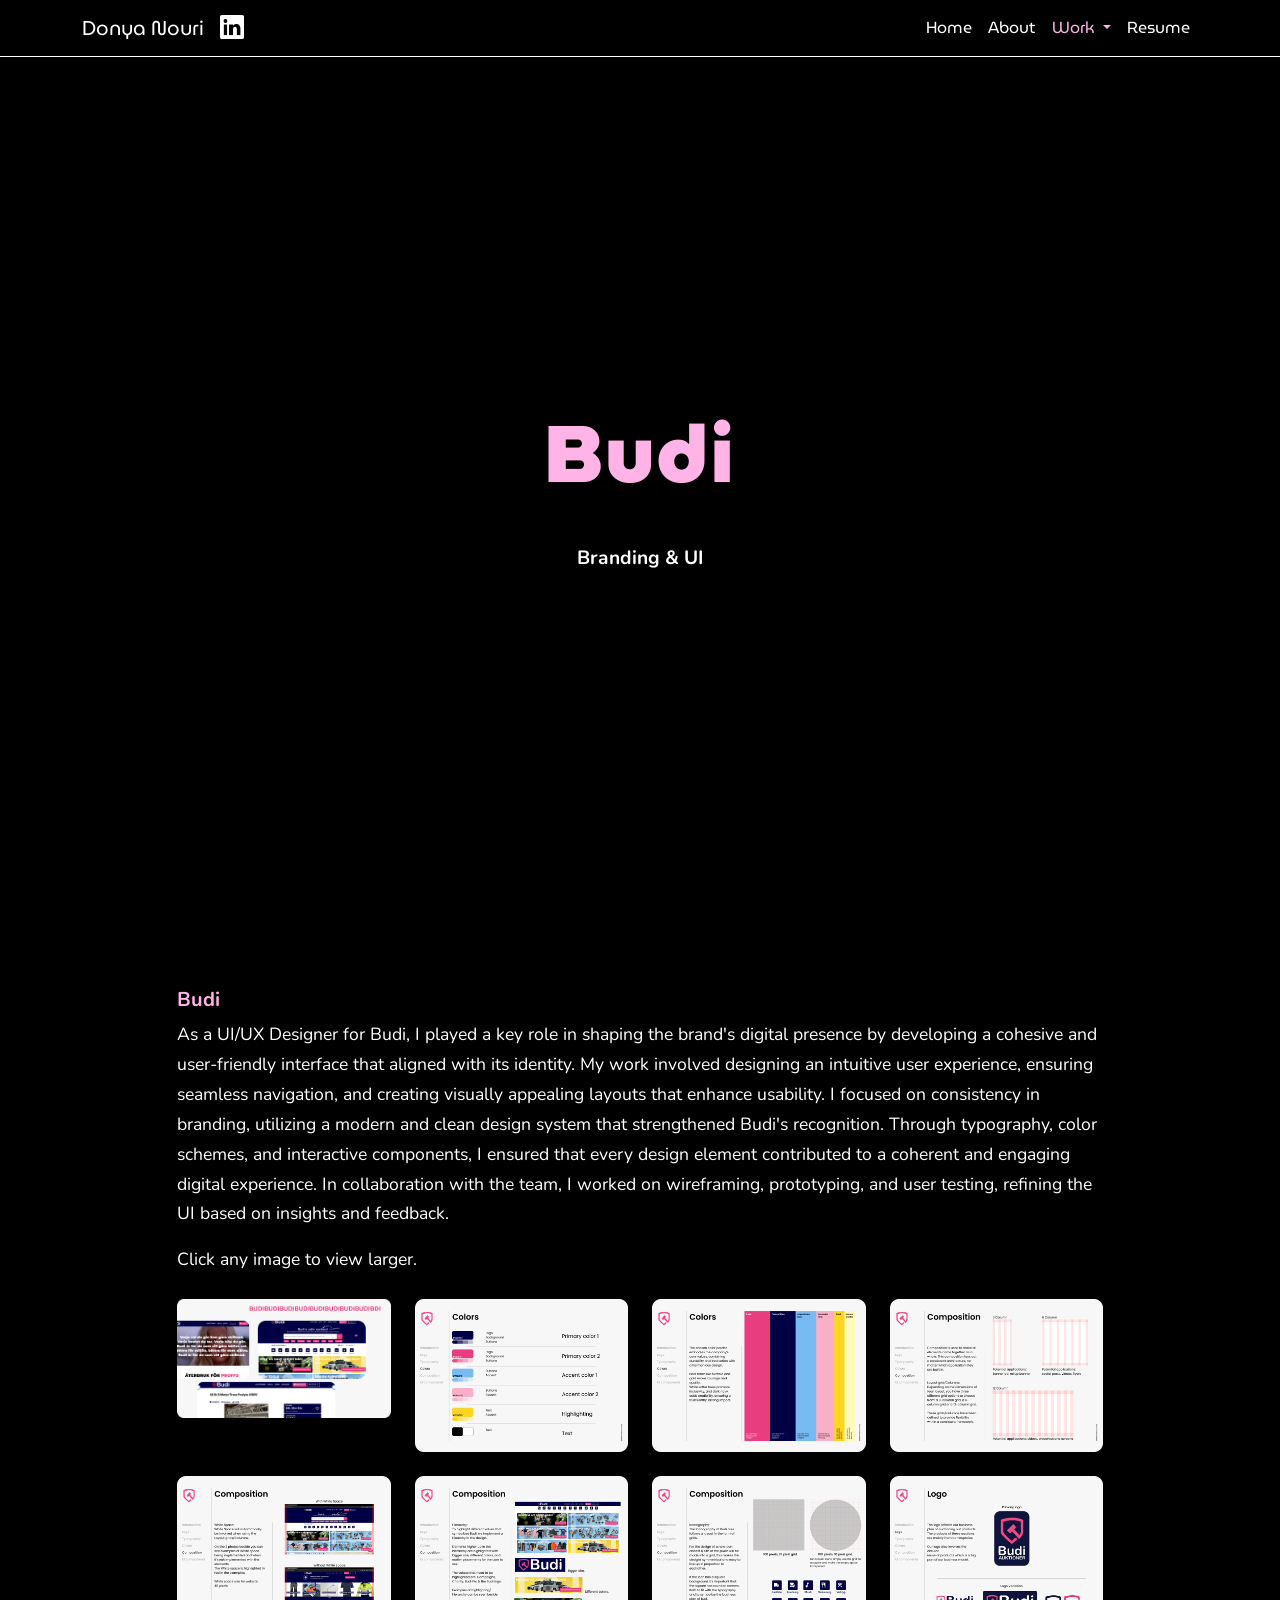
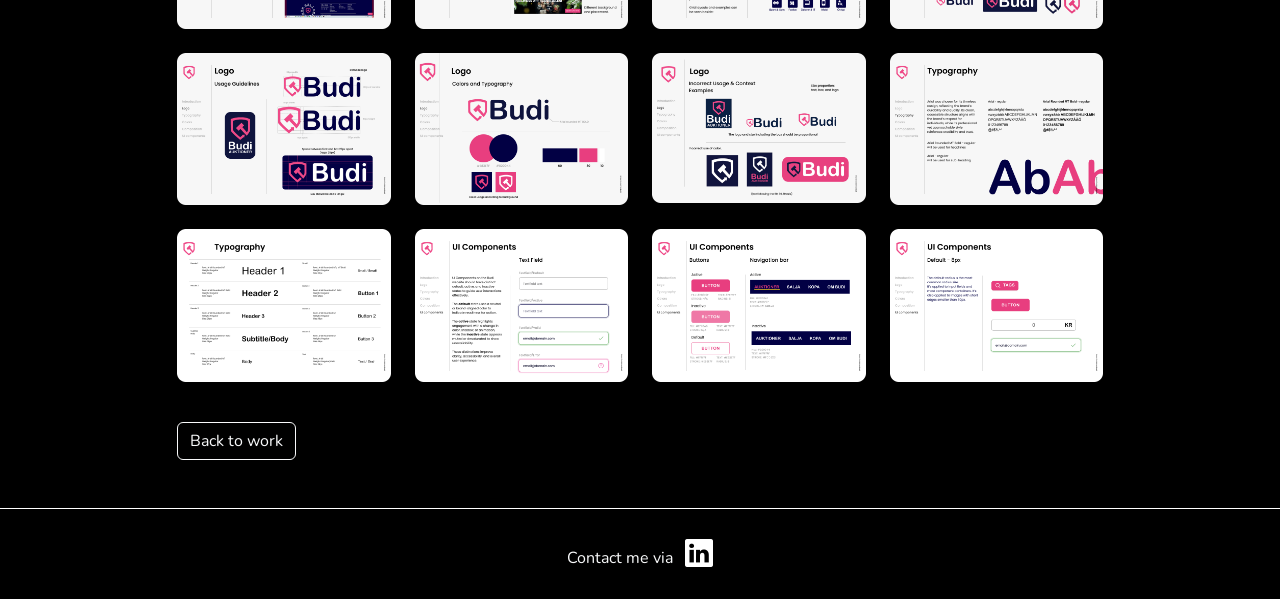
==== budi.html @ 4fe197fe "added pages for work projects" ====
<!DOCTYPE html>
<html lang="en">
  <head>
    <meta charset="utf-8" />
    <meta name="viewport" content="width=device-width,initial-scale=1" />
    <title>Budi — Donya Nouri</title>
    <link
      rel="stylesheet"
      href="https://cdn.jsdelivr.net/npm/bootstrap-icons@1.11.3/font/bootstrap-icons.min.css"
    />
    <link
      href="https://cdn.jsdelivr.net/npm/bootstrap@5.3.3/dist/css/bootstrap.min.css"
      rel="stylesheet"
    />
    <link rel="stylesheet" href="style.css" />
  </head>
  <body>
     <nav class="navbar navbar-expand-lg navbar-dark custom-navbar fixed-top">
    <div class="container d-flex align-items-center">
      <div class="d-flex align-items-center">
        <a class="navbar-brand mb-0 me-3 museo-font" href="index.html">Donya Nouri</a>
        <a href="https://www.linkedin.com/in/donya-nouri-3641202a6/" target="_blank" class="linkedin-icon"
          aria-label="LinkedIn">
          <i class="bi bi-linkedin fs-4"></i>
        </a>
      </div>
      <button class="navbar-toggler ms-auto" type="button" data-bs-toggle="collapse" data-bs-target="#navbarNav"
        aria-controls="navbarNav" aria-expanded="false" aria-label="Toggle navigation">
        <span class="navbar-toggler-icon"></span>
      </button>
      <div class="collapse navbar-collapse" id="navbarNav">
        <ul class="navbar-nav ms-auto">
          <li class="nav-item">
            <a class="nav-link museo-font" href="index.html">Home</a>
          </li>
          <li class="nav-item">
            <a class="nav-link museo-font" href="#about">About</a>
          </li>
          <li class="nav-item dropdown">
            <a class="nav-link dropdown-toggle museo-font"
               href="#work"
               id="workDropdown"
               role="button"
               aria-expanded="false"
               data-bs-toggle="dropdown">
              Work
            </a>
            <ul class="dropdown-menu dropdown-menu-end" aria-labelledby="workDropdown">
              <li><a class="dropdown-item" href="index.html#work">Work</a></li>
              <li><a class="dropdown-item" href="pinkie.html">Pinkie</a></li>
              <li><a class="dropdown-item" href="tobii.html">Tobii Dynavox</a></li>
              <li><a class="dropdown-item" href="temgroup.html">Tem Group</a></li>
              <li><a class="dropdown-item" href="petclinic.html">Pet Clinic</a></li>
              <li><a class="dropdown-item" href="nightlist.html">Nightlist</a></li>
              <li><a class="dropdown-item" href="budi.html">Budi</a></li>
              <li><a class="dropdown-item" href="lightstep.html">Maria Ungdom / Lightstep</a></li>
              <li><a class="dropdown-item" href="pharmacy.html">Dr. Mahmoodinejad's Pharmacy</a></li>
              <li><a class="dropdown-item" href="mehrarad.html">Mehr Arad Urum Rashin</a></li>
            </ul>
          </li>
          <li class="nav-item">
            <a class="nav-link museo-font" href="Images/Donya_Nouri_Resume.pdf" download>Resume</a>
          </li>
        </ul>
      </div>
    </div>
  </nav>
    <header class="custom-header text-center py-5">
      <div class="container">
        <h1 class="main-title mb-3">Budi</h1>
        <p class="subtitle mb-0">Branding & UI</p>
      </div>
    </header>

    <main class="container my-5">
      <div class="row justify-content-center">
        <div class="col-12 col-md-10">
          <h3 class="h5 fw-bold">Budi </h3>
          <p>
            As a UI/UX Designer for Budi, I played a key role in shaping the
            brand's digital presence by developing a cohesive and user-friendly
            interface that aligned with its identity. My work involved designing
            an intuitive user experience, ensuring seamless navigation, and
            creating visually appealing layouts that enhance usability. I
            focused on consistency in branding, utilizing a modern and clean
            design system that strengthened Budi's recognition. Through
            typography, color schemes, and interactive components, I ensured
            that every design element contributed to a coherent and engaging
            digital experience. In collaboration with the team, I worked on
            wireframing, prototyping, and user testing, refining the UI based on
            insights and feedback.
          </p>
          <p>Click any image to view larger.</p>

          <div class="row mt-4">
            <div class="col-12 col-md-3 mb-4">
              <img
                src="Images/Budi/BUDI@2x.png"
                alt="BUDI artwork"
                class="img-fluid project-image"
                data-full="Images/Budi/BUDI@2x.png"
                tabindex="0"
                style="cursor: pointer"
              />
            </div>
            <div class="col-12 col-md-3 mb-4">
              <img
                src="Images/Budi/Color@2x.png"
                alt="Color palette"
                class="img-fluid project-image"
                data-full="Images/Budi/Color@2x.png"
                tabindex="0"
                style="cursor: pointer"
              />
            </div>
            <div class="col-12 col-md-3 mb-4">
              <img
                src="Images/Budi/Color@2x-1.png"
                alt="Secondary color palette"
                class="img-fluid project-image"
                data-full="Images/Budi/Color@2x-1.png"
                tabindex="0"
                style="cursor: pointer"
              />
            </div>
            <div class="col-12 col-md-3 mb-4">
              <img
                src="Images/Budi/Composition@2x.png"
                alt="Composition sample"
                class="img-fluid project-image"
                data-full="Images/Budi/Composition@2x.png"
                tabindex="0"
                style="cursor: pointer"
              />
            </div>

            <div class="col-12 col-md-3 mb-4">
              <img
                src="Images/Budi/Composition%20(2)@2x.png"
                alt="Composition 2"
                class="img-fluid project-image"
                data-full="Images/Budi/Composition%20(2)@2x.png"
                tabindex="0"
                style="cursor: pointer"
              />
            </div>
            <div class="col-12 col-md-3 mb-4">
              <img
                src="Images/Budi/Composition%20(3)@2x.png"
                alt="Composition 3"
                class="img-fluid project-image"
                data-full="Images/Budi/Composition%20(3)@2x.png"
                tabindex="0"
                style="cursor: pointer"
              />
            </div>
            <div class="col-12 col-md-3 mb-4">
              <img
                src="Images/Budi/Composition%20(4)@2x.png"
                alt="Composition 4"
                class="img-fluid project-image"
                data-full="Images/Budi/Composition%20(4)@2x.png"
                tabindex="0"
                style="cursor: pointer"
              />
            </div>
            <div class="col-12 col-md-3 mb-4">
              <img
                src="Images/Budi/Logo%201@2x.png"
                alt="Logo 1"
                class="img-fluid project-image"
                data-full="Images/Budi/Logo%201@2x.png"
                tabindex="0"
                style="cursor: pointer"
              />
            </div>

            <div class="col-12 col-md-3 mb-4">
              <img
                src="Images/Budi/Logo%202@2x.png"
                alt="Logo 2"
                class="img-fluid project-image"
                data-full="Images/Budi/Logo%202@2x.png"
                tabindex="0"
                style="cursor: pointer"
              />
            </div>
            <div class="col-12 col-md-3 mb-4">
              <img
                src="Images/Budi/Logo%203@2x.png"
                alt="Logo 3"
                class="img-fluid project-image"
                data-full="Images/Budi/Logo%203@2x.png"
                tabindex="0"
                style="cursor: pointer"
              />
            </div>
            <div class="col-12 col-md-3 mb-4">
              <img
                src="Images/Budi/Logo%204@2x.png"
                alt="Logo 4"
                class="img-fluid project-image"
                data-full="Images/Budi/Logo%204@2x.png"
                tabindex="0"
                style="cursor: pointer"
              />
            </div>
            <div class="col-12 col-md-3 mb-4">
              <img
                src="Images/Budi/Typography%201@2x.png"
                alt="Typography 1"
                class="img-fluid project-image"
                data-full="Images/Budi/Typography%201@2x.png"
                tabindex="0"
                style="cursor: pointer"
              />
            </div>

            <div class="col-12 col-md-3 mb-4">
              <img
                src="Images/Budi/Typography2@2x.png"
                alt="Typography 2"
                class="img-fluid project-image"
                data-full="Images/Budi/Typography2@2x.png"
                tabindex="0"
                style="cursor: pointer"
              />
            </div>
            <div class="col-12 col-md-3 mb-4">
              <img
                src="Images/Budi/UI%20Components%201@2x.png"
                alt="UI Components 1"
                class="img-fluid project-image"
                data-full="Images/Budi/UI%20Components%201@2x.png"
                tabindex="0"
                style="cursor: pointer"
              />
            </div>
            <div class="col-12 col-md-3 mb-4">
              <img
                src="Images/Budi/UI%20Components%202@2x.png"
                alt="UI Components 2"
                class="img-fluid project-image"
                data-full="Images/Budi/UI%20Components%202@2x.png"
                tabindex="0"
                style="cursor: pointer"
              />
            </div>
            <div class="col-12 col-md-3 mb-4">
              <img
                src="Images/Budi/UI%20Components%203@2x.png"
                alt="UI Components 3"
                class="img-fluid project-image"
                data-full="Images/Budi/UI%20Components%203@2x.png"
                tabindex="0"
                style="cursor: pointer"
              />
            </div>
          </div>

          <a class="btn btn-outline-light mt-3" href="index.html#work"
            >Back to work</a
          >
        </div>
      </div>
    </main>

    <!-- Modal used for project images -->
    <div
      class="modal fade"
      id="projectImgModal"
      tabindex="-1"
      aria-hidden="true"
    >
      <div class="modal-dialog modal-dialog-centered modal-lg">
        <div class="modal-content bg-dark">
          <div class="modal-header border-0">
            <h5
              class="modal-title text-pink"
              id="projectModalTitle"
              style="color: #ffb3e6"
            ></h5>
            <button
              type="button"
              class="btn-close btn-close-white"
              data-bs-dismiss="modal"
              aria-label="Close"
            ></button>
          </div>
          <div class="modal-body text-center">
            <img
              id="projectModalImg"
              src=""
              alt=""
              class="img-fluid"
              style="max-height: 80vh; margin: 0 auto"
            />
          </div>
        </div>
      </div>
    </div>

    <footer class="text-center py-4 mt-5">
      <div class="container">
        <span class="text-light me-2">Contact me via</span>
        <a
          href="https://www.linkedin.com/in/donya-nouri-3641202a6/"
          target="_blank"
          class="linkedin-icon"
          aria-label="LinkedIn"
        >
          <i class="bi bi-linkedin fs-3" style="color: #fff"></i>
        </a>
      </div>
    </footer>

    <script src="https://cdn.jsdelivr.net/npm/bootstrap@5.3.3/dist/js/bootstrap.bundle.min.js"></script>
    <script src="script.js"></script>
  </body>
</html>
---- style.css ----
/* Compact, refactored stylesheet */

@import url("https://fonts.googleapis.com/css2?family=MuseoModerno:ital,wght@0,100..900;1,100..900&family=Nunito:ital,wght@0,200..1000;1,200..1000&display=swap");

:root{
  --pink:#ffb3e6;
  --black:#000;
  --white:#fff;
  --muted:#f4fffa;
  --radius:6px;
  --gap:.45rem;
}

*{box-sizing:border-box;margin:0;padding:0}
html,body{height:100%}
body{
  padding-top:40px;
  background:var(--black);
  color:var(--white);
  font-family:"Nunito",sans-serif;
  scroll-behavior:smooth;
  scroll-snap-type:y mandatory;
  overflow-y:scroll;
}

h3.h5.fw-bold {
    color: var(--pink);
}

/* Navbar */
.custom-navbar{
  background:var(--black) !important;
  border-bottom:1px solid var(--white);
  font-family:"MuseoModerno",sans-serif;
}
.custom-navbar .nav-link{color:var(--white) !important;transition:color .15s}
.custom-navbar .nav-link:hover,
.custom-navbar .nav-link:focus,
.custom-navbar .nav-link.active{color:var(--pink) !important}

/* Header / titles */
.museo-font{font-family:"MuseoModerno",sans-serif !important}
.custom-header{background:var(--black);padding:100px 0 80px}
.main-title{font-family:"MuseoModerno",sans-serif;font-weight:900;font-size:5rem;color:var(--pink);letter-spacing:.03em}
.subtitle{font-weight:700;color:var(--white);margin-top:1.5rem;font-size:1.2rem}

/* Generic text */
p{color:var(--white);font-size:1.1rem;line-height:1.7}

/* Work section */
.work-title{font-family:"MuseoModerno",sans-serif;font-weight:900;font-size:3.5rem;color:var(--pink);letter-spacing:.03em;display:inline-block}

/* Work list — compact */
.work-list{list-style:none;padding:0;margin:0}
.work-list li{
  background:var(--muted);
  color:var(--black);
  font-weight:700;
  padding:6px 16px;
  border-radius:var(--radius);
  border:1px solid transparent;
  margin-bottom:var(--gap);
  transition:background .15s,color .15s,border-color .15s;
}
.work-list li a{display:block;color:inherit;text-decoration:none}
.work-list li:hover,
.work-list li:focus-within{
  background:var(--black);
  border-color:var(--white);
}
.work-list li:hover a,
.work-list li:focus-within a{color:var(--pink) !important}

/* Modal image / dark modal styling (applies to .modal-content.bg-dark used in pages) */
.modal-content.bg-dark{background:var(--black);border:none}
.modal-content.bg-dark .modal-header{border:0}
.modal-content.bg-dark .modal-title{color:var(--pink)}
.modal-content.bg-dark .btn-close{filter:invert(1)}
.modal-content.bg-dark .modal-body{display:flex;align-items:center;justify-content:center;padding:1rem}
.modal-content.bg-dark .modal-body img{
  max-height:80vh;width:auto;max-width:100%;display:block;margin:0 auto;
  object-fit:contain;
}
.modal-content.bg-dark a,
.modal-content.bg-dark p{color:var(--white)}

/* Accordion (kept minimal) */
.accordion-item{background:var(--black);border:none;margin-bottom:.5rem}
.accordion-button{background:var(--white);color:#222;font-family:"MuseoModerno",sans-serif;font-weight:700}
.accordion-button:focus{box-shadow:none}

/* Footer / contact */
footer{border-top:1px solid var(--white)}
.linkedin-icon .bi-linkedin{color:var(--white);transition:color .15s}
.linkedin-icon:hover .bi-linkedin,
.linkedin-icon:focus .bi-linkedin{color:var(--pink)}

/* Helpers */
:target{scroll-margin-top:70px}

/* Layout helpers used by header/sections for snap alignment */
header.custom-header, section#about, section#work{min-height:100vh;display:flex;align-items:center}
header.custom-header .container, section#about > .row, section#work > .row{flex:1;display:flex;flex-direction:column;justify-content:center}

/* small tweaks */
.work-list a{padding:6px 8px;border-radius:6px;transition:background .15s,color .15s,border-color .15s}


.contact-section {
  min-height: 100vh;
  overflow: hidden;
  scroll-snap-align: start;
  position: relative;
}

.contact-bg-img {
  object-fit: cover;
  object-position: top center;
  position: absolute;
  top: 0;
  left: 0;
  width: 100vw;
  height: 100vh;
  filter: grayscale(1);
  z-index: 1;
}

.contact-overlay {
  background: rgba(0, 0, 0, 0.45);
  position: absolute;
  top: 0;
  left: 0;
  width: 100vw;
  height: 100vh;
  z-index: 2;
}

.contact-content {
  z-index: 3;
  position: relative;
  display: flex;
  align-items: center;
  /* Center vertically */
  justify-content: center;
  /* Center horizontally */
  height: 100vh;
  padding-bottom: 0;
  /* Remove bottom padding for perfect centering */
}

.contact-email {
  font-family: "MuseoModerno", sans-serif;
  font-size: 2rem;
  color: #ffb3e6;
  text-decoration: none;
  background: transparent;
  border: none;
  outline: none;
  transition: color 0.2s;
}

.contact-email:hover,
.contact-email:focus {
  color: #fff;
}

.btn:hover {
    color: var(--pink);
    background-color: var(--black);
    border-color: var(--bs-btn-hover-border-color);
}

.dropdown-item:focus, .dropdown-item:hover {
    color: var(--pink);
    background-color: var(--black);
}
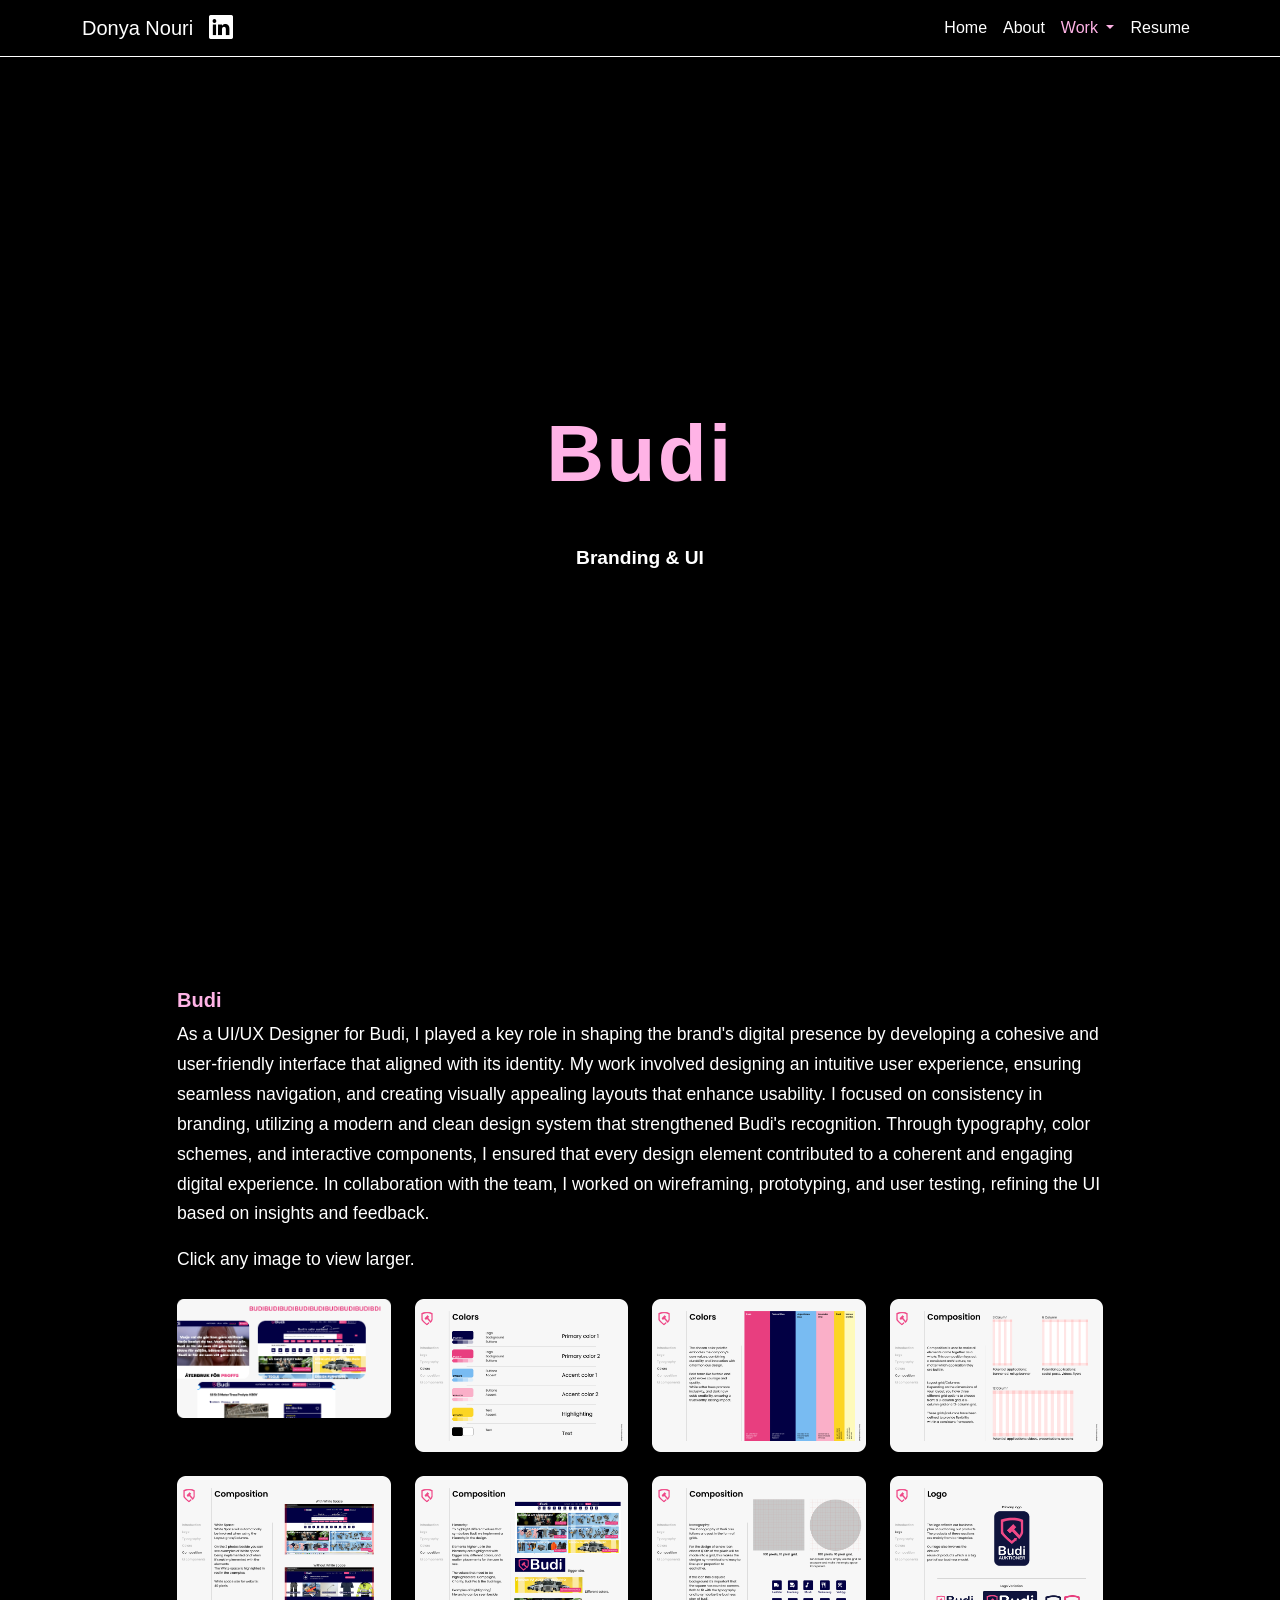
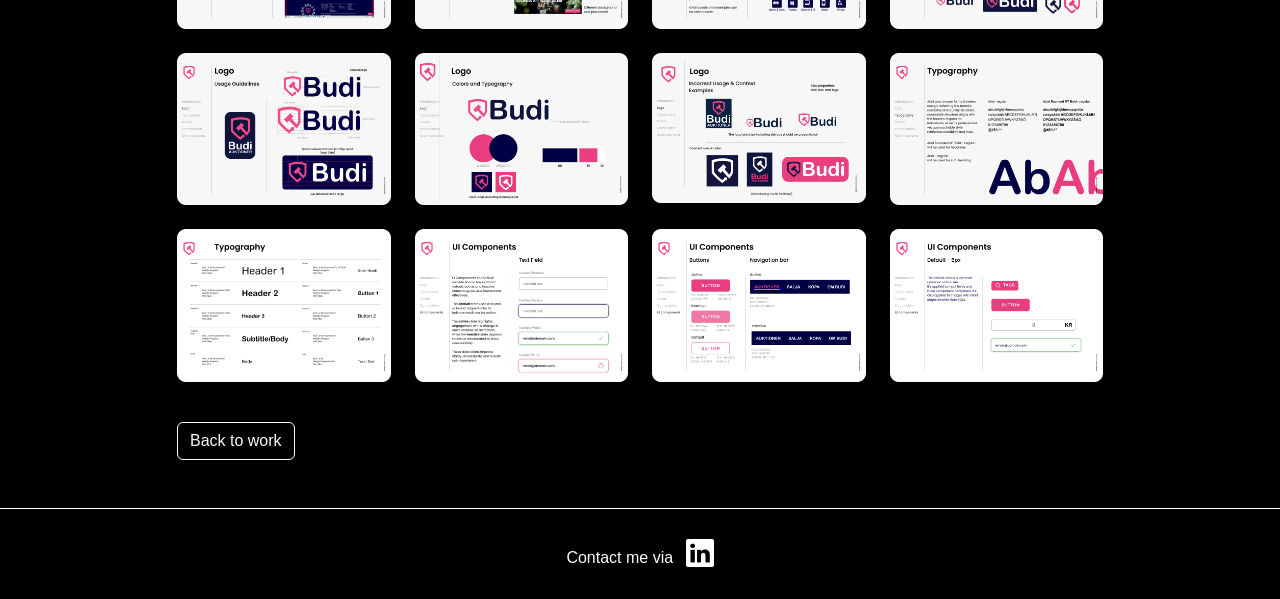
==== commit e679b806: "some more changes" ====
--- a/budi.html
+++ b/budi.html
@@ -65,14 +65,15 @@
       </div>
     </div>
   </nav>
-    <header class="custom-header text-center py-5">
+    <div class="">
+      <header class="custom-header text-center py-5 ">
       <div class="container">
         <h1 class="main-title mb-3">Budi</h1>
         <p class="subtitle mb-0">Branding & UI</p>
       </div>
     </header>
 
-    <main class="container my-5">
+  <main class="container my-5 ">
       <div class="row justify-content-center">
         <div class="col-12 col-md-10">
           <h3 class="h5 fw-bold">Budi </h3>
@@ -300,7 +301,7 @@
       </div>
     </div>
 
-    <footer class="text-center py-4 mt-5">
+  <footer class="text-center py-4 mt-5 ">
       <div class="container">
         <span class="text-light me-2">Contact me via</span>
         <a
@@ -316,5 +317,6 @@
 
     <script src="https://cdn.jsdelivr.net/npm/bootstrap@5.3.3/dist/js/bootstrap.bundle.min.js"></script>
     <script src="script.js"></script>
+    </div>
   </body>
 </html>
--- a/style.css
+++ b/style.css
@@ -1,110 +1,271 @@
+/* Header background image and overlay for index.html */
+.custom-header {
+  position: relative;
+  overflow: hidden;
+}
+.header-bg-img {
+  position: absolute;
+  top: 0;
+  left: 0;
+  width: 100vw;
+  height: 100vh;
+  background: url('Images/Donya_Contact.jpg') top center / cover no-repeat;
+  filter: grayscale(1);
+  z-index: 1;
+}
+.header-overlay {
+  position: absolute;
+  top: 0;
+  left: 0;
+  width: 100vw;
+  height: 100vh;
+  background: rgba(0,0,0,0.45);
+  z-index: 2;
+}
+/* Fix snap position for project pages so header is not hidden behind navbar */
+.snap-container > .snap-section:first-child {
+  padding-top: 70px;
+}
+/* Enable vertical scroll snapping for main sections */
+.snap-container {
+  scroll-snap-type: y mandatory;
+  overflow-y: auto;
+  height: 100vh;
+}
+
+.snap-section {
+  scroll-snap-align: start;
+  min-height: 100vh;
+}
 /* Compact, refactored stylesheet */
 
 @import url("https://fonts.googleapis.com/css2?family=MuseoModerno:ital,wght@0,100..900;1,100..900&family=Nunito:ital,wght@0,200..1000;1,200..1000&display=swap");
 
-:root{
-  --pink:#ffb3e6;
-  --black:#000;
-  --white:#fff;
-  --muted:#f4fffa;
-  --radius:6px;
-  --gap:.45rem;
-}
-
-*{box-sizing:border-box;margin:0;padding:0}
-html,body{height:100%}
-body{
-  padding-top:40px;
-  background:var(--black);
-  color:var(--white);
-  font-family:"Nunito",sans-serif;
-  scroll-behavior:smooth;
-  scroll-snap-type:y mandatory;
-  overflow-y:scroll;
+:root {
+  --pink: #ffb3e6;
+  --black: #000;
+  --white: #fff;
+  --muted: #f4fffa;
+  --radius: 6px;
+  --gap: 0.45rem;
+}
+
+* {
+  box-sizing: border-box;
+  margin: 0;
+  padding: 0;
+}
+html,
+body {
+  height: 100%;
+}
+body {
+  padding-top: 40px;
+  background: var(--black);
+  color: var(--white);
+  font-family: "Nunito", sans-serif;
+  scroll-behavior: smooth;
+  scroll-snap-type: y mandatory;
+  overflow-y: scroll;
 }
 
 h3.h5.fw-bold {
-    color: var(--pink);
+  color: var(--pink);
 }
 
 /* Navbar */
-.custom-navbar{
-  background:var(--black) !important;
-  border-bottom:1px solid var(--white);
-  font-family:"MuseoModerno",sans-serif;
-}
-.custom-navbar .nav-link{color:var(--white) !important;transition:color .15s}
+.custom-navbar {
+  background: var(--black) !important;
+  border-bottom: 1px solid var(--white);
+  font-family: "MuseoModerno", sans-serif;
+}
+.custom-navbar .nav-link {
+  color: var(--white) !important;
+  transition: color 0.15s;
+}
 .custom-navbar .nav-link:hover,
 .custom-navbar .nav-link:focus,
-.custom-navbar .nav-link.active{color:var(--pink) !important}
+.custom-navbar .nav-link.active {
+  color: var(--pink) !important;
+}
 
 /* Header / titles */
-.museo-font{font-family:"MuseoModerno",sans-serif !important}
-.custom-header{background:var(--black);padding:100px 0 80px}
-.main-title{font-family:"MuseoModerno",sans-serif;font-weight:900;font-size:5rem;color:var(--pink);letter-spacing:.03em}
-.subtitle{font-weight:700;color:var(--white);margin-top:1.5rem;font-size:1.2rem}
+.museo-font {
+  font-family: "MuseoModerno", sans-serif !important;
+}
+.custom-header {
+  background: var(--black);
+  /* For index.html, keep large padding. For project pages, override with less padding. */
+  padding: 70px 0 80px;
+}
+.main-title {
+  font-family: "MuseoModerno", sans-serif;
+  font-weight: 900;
+  font-size: 5rem;
+  color: var(--pink);
+  letter-spacing: 0.03em;
+}
+
+@media (max-width: 767.98px) {
+  .main-title { font-size: 2.8rem; line-height: 1.05; }
+}
+@media (max-width: 375px) {
+  .main-title { font-size: 2.8rem; }
+}
+.subtitle {
+  font-weight: 700;
+  color: var(--white);
+  margin-top: 1.5rem;
+  font-size: 1.2rem;
+}
 
 /* Generic text */
-p{color:var(--white);font-size:1.1rem;line-height:1.7}
+p {
+  color: var(--white);
+  font-size: 1.1rem;
+  line-height: 1.7;
+}
+
+.about-title {
+  font-family: "MuseoModerno", sans-serif;
+  font-weight: 900;
+  font-size: 3.5rem;
+  color: var(--pink);
+  letter-spacing: 0.03em;
+  display: inline-block;
+}
 
 /* Work section */
-.work-title{font-family:"MuseoModerno",sans-serif;font-weight:900;font-size:3.5rem;color:var(--pink);letter-spacing:.03em;display:inline-block}
+.work-title {
+  font-family: "MuseoModerno", sans-serif;
+  font-weight: 900;
+  font-size: 3.5rem;
+  color: var(--pink);
+  letter-spacing: 0.03em;
+  display: inline-block;
+}
 
 /* Work list — compact */
-.work-list{list-style:none;padding:0;margin:0}
-.work-list li{
-  background:var(--muted);
-  color:var(--black);
-  font-weight:700;
-  padding:6px 16px;
-  border-radius:var(--radius);
-  border:1px solid transparent;
-  margin-bottom:var(--gap);
-  transition:background .15s,color .15s,border-color .15s;
-}
-.work-list li a{display:block;color:inherit;text-decoration:none}
+.work-list {
+  list-style: none;
+  padding: 0;
+  margin: 0;
+}
+.work-list li {
+  background: var(--muted);
+  color: var(--black);
+  font-weight: 700;
+  padding: 6px 16px;
+  border-radius: var(--radius);
+  border: 1px solid transparent;
+  margin-bottom: var(--gap);
+  transition: background 0.15s, color 0.15s, border-color 0.15s;
+}
+.work-list li a {
+  display: block;
+  color: inherit;
+  text-decoration: none;
+}
 .work-list li:hover,
-.work-list li:focus-within{
-  background:var(--black);
-  border-color:var(--white);
+.work-list li:focus-within {
+  background: var(--black);
+  border-color: var(--white);
 }
 .work-list li:hover a,
-.work-list li:focus-within a{color:var(--pink) !important}
+.work-list li:focus-within a {
+  color: var(--pink) !important;
+}
 
 /* Modal image / dark modal styling (applies to .modal-content.bg-dark used in pages) */
-.modal-content.bg-dark{background:var(--black);border:none}
-.modal-content.bg-dark .modal-header{border:0}
-.modal-content.bg-dark .modal-title{color:var(--pink)}
-.modal-content.bg-dark .btn-close{filter:invert(1)}
-.modal-content.bg-dark .modal-body{display:flex;align-items:center;justify-content:center;padding:1rem}
-.modal-content.bg-dark .modal-body img{
-  max-height:80vh;width:auto;max-width:100%;display:block;margin:0 auto;
-  object-fit:contain;
+.modal-content.bg-dark {
+  background: var(--black);
+  border: none;
+}
+.modal-content.bg-dark .modal-header {
+  border: 0;
+}
+.modal-content.bg-dark .modal-title {
+  color: var(--pink);
+}
+.modal-content.bg-dark .btn-close {
+  filter: invert(1);
+}
+.modal-content.bg-dark .modal-body {
+  display: flex;
+  align-items: center;
+  justify-content: center;
+  padding: 1rem;
+}
+.modal-content.bg-dark .modal-body img {
+  max-height: 80vh;
+  width: auto;
+  max-width: 100%;
+  display: block;
+  margin: 0 auto;
+  object-fit: contain;
 }
 .modal-content.bg-dark a,
-.modal-content.bg-dark p{color:var(--white)}
+.modal-content.bg-dark p {
+  color: var(--white);
+}
 
 /* Accordion (kept minimal) */
-.accordion-item{background:var(--black);border:none;margin-bottom:.5rem}
-.accordion-button{background:var(--white);color:#222;font-family:"MuseoModerno",sans-serif;font-weight:700}
-.accordion-button:focus{box-shadow:none}
+.accordion-item {
+  background: var(--black);
+  border: none;
+  margin-bottom: 0.5rem;
+}
+.accordion-button {
+  background: var(--white);
+  color: #222;
+  font-family: "MuseoModerno", sans-serif;
+  font-weight: 700;
+}
+.accordion-button:focus {
+  box-shadow: none;
+}
 
 /* Footer / contact */
-footer{border-top:1px solid var(--white)}
-.linkedin-icon .bi-linkedin{color:var(--white);transition:color .15s}
+footer {
+  border-top: 1px solid var(--white);
+}
+.linkedin-icon .bi-linkedin {
+  color: var(--white);
+  transition: color 0.15s;
+}
 .linkedin-icon:hover .bi-linkedin,
-.linkedin-icon:focus .bi-linkedin{color:var(--pink)}
+.linkedin-icon:focus .bi-linkedin {
+  color: var(--pink);
+}
 
 /* Helpers */
-:target{scroll-margin-top:70px}
+:target {
+  scroll-margin-top: 70px;
+}
 
 /* Layout helpers used by header/sections for snap alignment */
-header.custom-header, section#about, section#work{min-height:100vh;display:flex;align-items:center}
-header.custom-header .container, section#about > .row, section#work > .row{flex:1;display:flex;flex-direction:column;justify-content:center}
+header.custom-header,
+section#about,
+section#work {
+  min-height: 100vh;
+  display: flex;
+  align-items: center;
+}
+header.custom-header .container,
+section#about > .row,
+section#work > .row {
+  flex: 1;
+  display: flex;
+  flex-direction: column;
+  justify-content: center;
+}
 
 /* small tweaks */
-.work-list a{padding:6px 8px;border-radius:6px;transition:background .15s,color .15s,border-color .15s}
-
+.work-list a {
+  padding: 6px 8px;
+  border-radius: 6px;
+  transition: background 0.15s, color 0.15s, border-color 0.15s;
+}
 
 .contact-section {
   min-height: 100vh;
@@ -165,12 +326,13 @@
 }
 
 .btn:hover {
-    color: var(--pink);
-    background-color: var(--black);
-    border-color: var(--bs-btn-hover-border-color);
-}
-
-.dropdown-item:focus, .dropdown-item:hover {
-    color: var(--pink);
-    background-color: var(--black);
-}+  color: var(--pink);
+  background-color: var(--black);
+  border-color: var(--bs-btn-hover-border-color);
+}
+
+.dropdown-item:focus,
+.dropdown-item:hover {
+  color: var(--pink);
+  background-color: var(--black);
+}
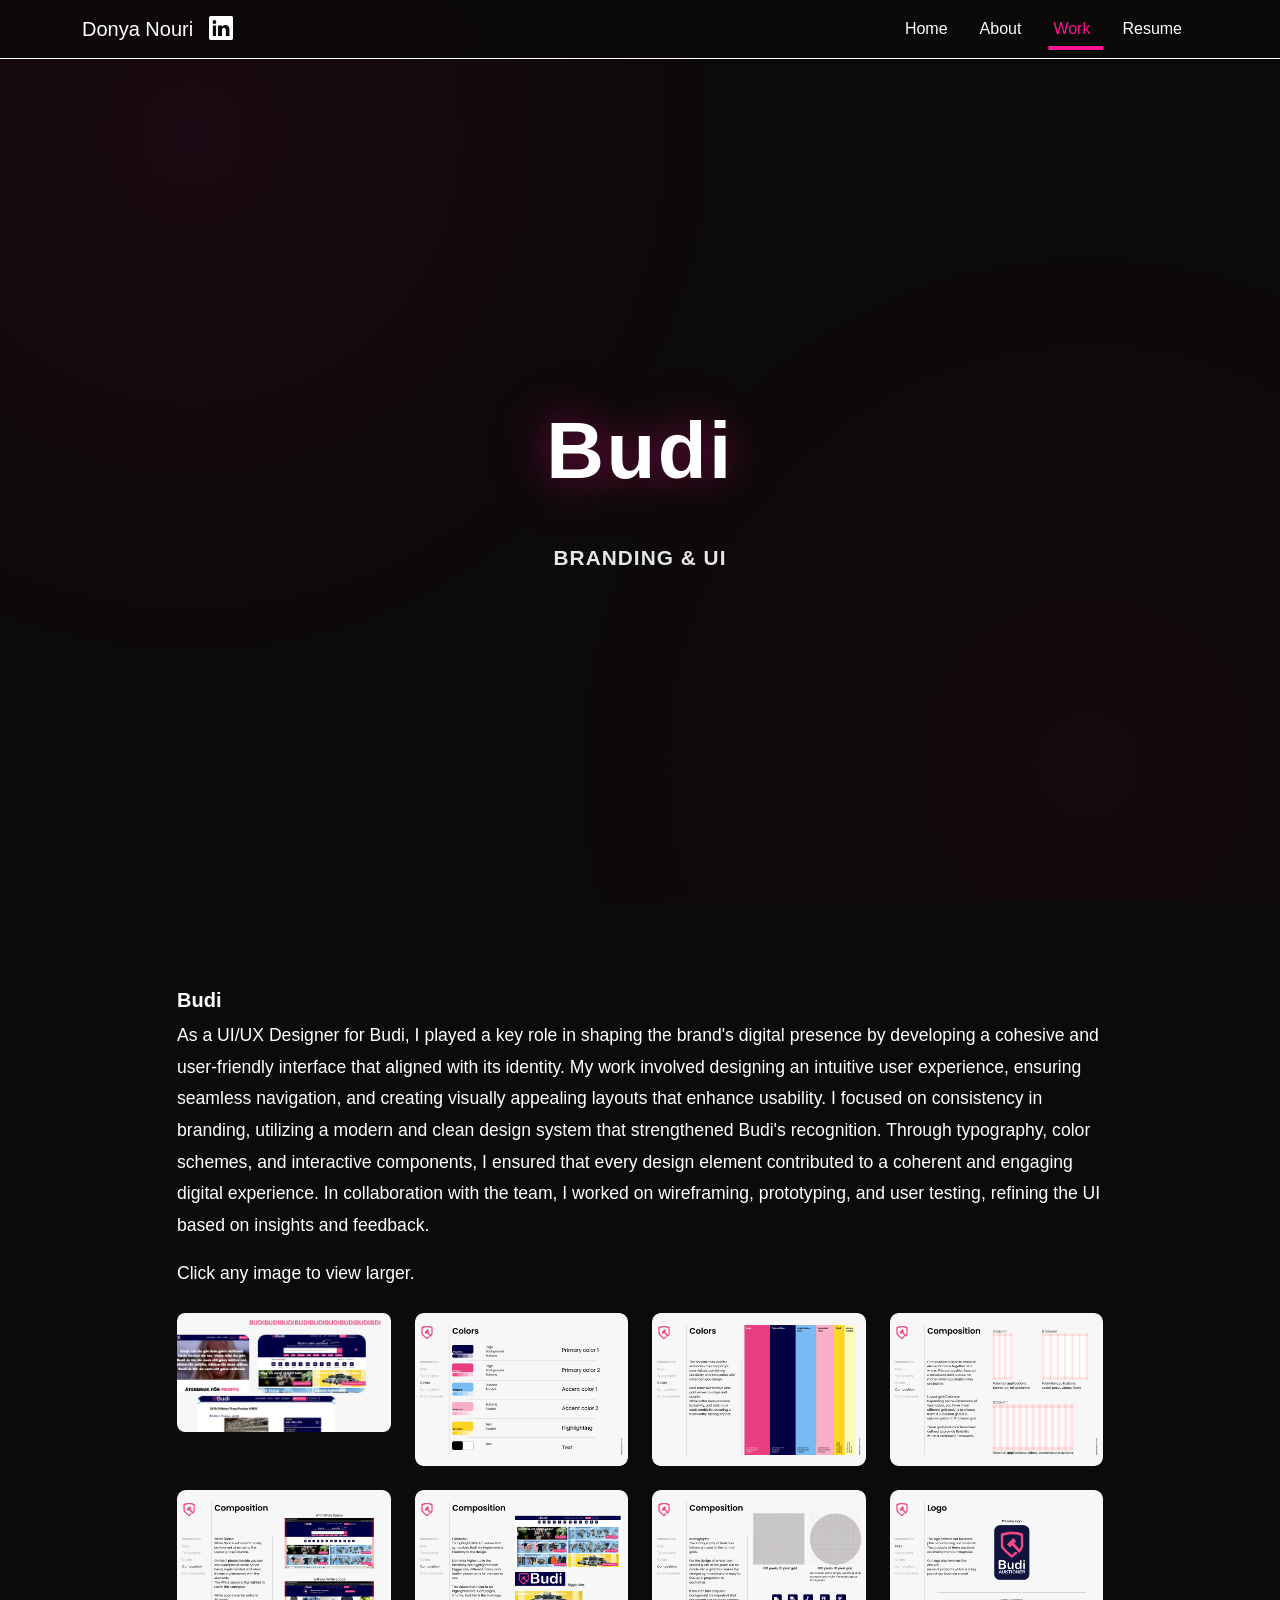
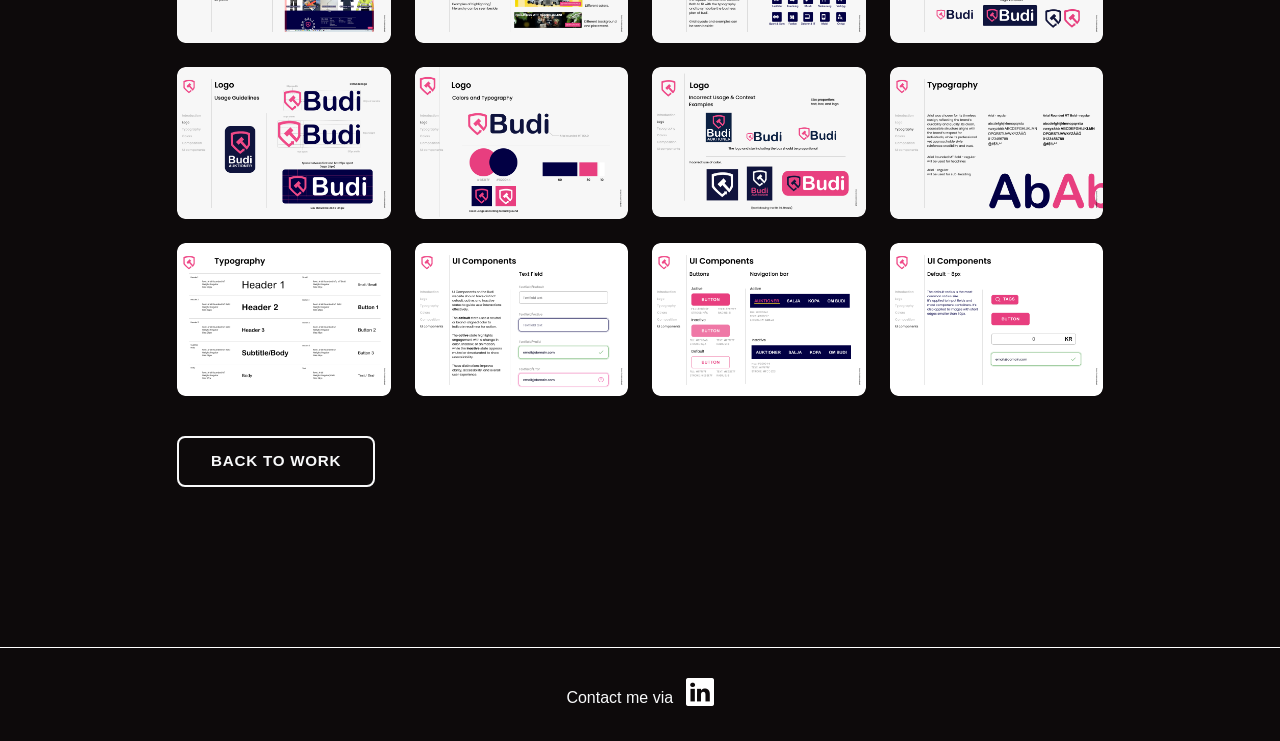
==== commit 7eb7492f: "experience added and graphical changes" ====
--- a/budi.html
+++ b/budi.html
@@ -47,10 +47,12 @@
             </a>
             <ul class="dropdown-menu dropdown-menu-end" aria-labelledby="workDropdown">
               <li><a class="dropdown-item" href="index.html#work">Work</a></li>
+              <li><a class="dropdown-item" href="mushylab.html">Mushylab</a></li>
               <li><a class="dropdown-item" href="pinkie.html">Pinkie</a></li>
               <li><a class="dropdown-item" href="tobii.html">Tobii Dynavox</a></li>
               <li><a class="dropdown-item" href="temgroup.html">Tem Group</a></li>
               <li><a class="dropdown-item" href="petclinic.html">Pet Clinic</a></li>
+              <li><a class="dropdown-item" href="studiomosaic.html">Studio Mosaic/Umbra Organic</a></li>
               <li><a class="dropdown-item" href="nightlist.html">Nightlist</a></li>
               <li><a class="dropdown-item" href="budi.html">Budi</a></li>
               <li><a class="dropdown-item" href="lightstep.html">Maria Ungdom / Lightstep</a></li>
@@ -301,7 +303,7 @@
       </div>
     </div>
 
-  <footer class="text-center py-4 mt-5 ">
+  <footer class="text-center py-4 ">
       <div class="container">
         <span class="text-light me-2">Contact me via</span>
         <a
--- a/style.css
+++ b/style.css
@@ -28,26 +28,35 @@
 }
 /* Enable vertical scroll snapping for main sections */
 .snap-container {
-  scroll-snap-type: y mandatory;
+  scroll-snap-type: y proximity;
   overflow-y: auto;
   height: 100vh;
+  position: relative;
+  z-index: 1;
 }
 
 .snap-section {
   scroll-snap-align: start;
   min-height: 100vh;
+  scroll-snap-stop: normal;
 }
 /* Compact, refactored stylesheet */
 
 @import url("https://fonts.googleapis.com/css2?family=MuseoModerno:ital,wght@0,100..900;1,100..900&family=Nunito:ital,wght@0,200..1000;1,200..1000&display=swap");
 
 :root {
-  --pink: #ffb3e6;
-  --black: #000;
-  --white: #fff;
-  --muted: #f4fffa;
-  --radius: 6px;
-  --gap: 0.45rem;
+  --pink: #ff1493; /* More vibrant, professional magenta */
+  --pink-light: #ff69b4; /* Lighter accent */
+  --pink-dark: #c71585; /* Darker accent for contrast */
+  --black: #0a0a0a; /* Slightly softer than pure black */
+  --gray-dark: #1a1a1a; /* For cards/sections */
+  --gray-medium: #2a2a2a; /* For borders */
+  --white: #ffffff;
+  --muted: #f8f9fa; /* Softer white for better contrast */
+  --text-secondary: #a0a0a0; /* For secondary text */
+  --radius: 8px;
+  --gap: 0.5rem;
+  --transition: cubic-bezier(0.4, 0, 0.2, 1);
 }
 
 * {
@@ -61,27 +70,73 @@
 }
 body {
   padding-top: 40px;
-  background: var(--black);
-  color: var(--white);
-  font-family: "Nunito", sans-serif;
+  background: #0d0a0b;
+  color: var(--white);
+  font-family: "Nunito", -apple-system, BlinkMacSystemFont, "Segoe UI", sans-serif;
   scroll-behavior: smooth;
-  scroll-snap-type: y mandatory;
   overflow-y: scroll;
+  overflow-x: hidden;
+  line-height: 1.6;
+  -webkit-font-smoothing: antialiased;
+  -moz-osx-font-smoothing: grayscale;
+  position: relative;
+}
+
+/* Subtle gradient overlay */
+body::before {
+  content: '';
+  position: fixed;
+  top: 0;
+  left: 0;
+  width: 100%;
+  height: 100%;
+  background: 
+    radial-gradient(circle at 15% 15%, rgba(255, 20, 147, 0.06) 0%, transparent 40%),
+    radial-gradient(circle at 85% 85%, rgba(199, 21, 133, 0.04) 0%, transparent 40%);
+  pointer-events: none;
+  z-index: 0;
+}
+
+/* Ensure content stays above overlay */
+.snap-container {
+  position: relative;
+  z-index: 1;
 }
 
 h3.h5.fw-bold {
-  color: var(--pink);
+  color: var(--white);
 }
 
 /* Navbar */
 .custom-navbar {
-  background: var(--black) !important;
+  background: rgba(13, 10, 11, 0.95);
   border-bottom: 1px solid var(--white);
   font-family: "MuseoModerno", sans-serif;
-}
+  backdrop-filter: blur(10px);
+  transition: background 0.3s;
+}
+
 .custom-navbar .nav-link {
   color: var(--white) !important;
-  transition: color 0.15s;
+  transition: all 0.3s cubic-bezier(0.4, 0, 0.2, 1);
+  position: relative;
+  padding: 0.5rem 1rem !important;
+}
+.custom-navbar .nav-link::after {
+  content: '';
+  position: absolute;
+  bottom: 0;
+  left: 50%;
+  width: 0;
+  height: 2px;
+  background: var(--pink);
+  transition: all 0.3s cubic-bezier(0.4, 0, 0.2, 1);
+  transform: translateX(-50%);
+}
+.custom-navbar .nav-link:hover::after,
+.custom-navbar .nav-link:focus::after,
+.custom-navbar .nav-link.active::after {
+  width: 80%;
 }
 .custom-navbar .nav-link:hover,
 .custom-navbar .nav-link:focus,
@@ -89,12 +144,17 @@
   color: var(--pink) !important;
 }
 
+/* Dropdown shows on hover */
+.nav-item.dropdown:hover .dropdown-menu {
+  display: block;
+  margin-top: 0;
+}
+
 /* Header / titles */
 .museo-font {
   font-family: "MuseoModerno", sans-serif !important;
 }
 .custom-header {
-  background: var(--black);
   /* For index.html, keep large padding. For project pages, override with less padding. */
   padding: 70px 0 80px;
 }
@@ -102,28 +162,52 @@
   font-family: "MuseoModerno", sans-serif;
   font-weight: 900;
   font-size: 5rem;
-  color: var(--pink);
+  color: var(--white);
   letter-spacing: 0.03em;
+  text-shadow: 0 0 40px rgba(255, 20, 147, 0.4), 0 0 80px rgba(255, 20, 147, 0.2);
+  animation: titleGlow 4s ease-in-out infinite alternate;
+}
+
+@keyframes titleGlow {
+  from { text-shadow: 0 0 40px rgba(255, 20, 147, 0.4), 0 0 80px rgba(255, 20, 147, 0.2); }
+  to { text-shadow: 0 0 50px rgba(255, 20, 147, 0.6), 0 0 100px rgba(255, 20, 147, 0.3); }
 }
 
 @media (max-width: 767.98px) {
   .main-title { font-size: 2.8rem; line-height: 1.05; }
+  .work-title, .about-title { font-size: 2.5rem; }
+  .work-category { font-size: 1.2rem; }
+  .work-list li { padding: 10px 16px; }
+  .work-list li a { font-size: 1rem; }
 }
 @media (max-width: 375px) {
-  .main-title { font-size: 2.8rem; }
+  .main-title { font-size: 2.5rem; }
+  .work-title, .about-title { font-size: 2rem; }
+  .work-list li:hover { transform: translateX(4px); }
 }
 .subtitle {
-  font-weight: 700;
-  color: var(--white);
+  font-weight: 600;
+  color: rgba(255, 255, 255, 0.9);
   margin-top: 1.5rem;
-  font-size: 1.2rem;
+  font-size: 1.3rem;
+  letter-spacing: 0.05em;
+  text-transform: uppercase;
 }
 
 /* Generic text */
 p {
   color: var(--white);
   font-size: 1.1rem;
-  line-height: 1.7;
+  line-height: 1.8;
+  margin-bottom: 1rem;
+}
+
+.about-extra {
+  font-size: 1.15rem;
+  line-height: 1.9;
+  color: rgba(255, 255, 255, 0.95);
+  text-align: justify;
+  text-justify: inter-word;
 }
 
 .about-title {
@@ -133,6 +217,19 @@
   color: var(--pink);
   letter-spacing: 0.03em;
   display: inline-block;
+  position: relative;
+  text-shadow: 0 0 30px rgba(255, 20, 147, 0.3);
+}
+
+.about-star-img {
+  max-width: 100%;
+  height: auto;
+  animation: float 6s ease-in-out infinite;
+}
+
+@keyframes float {
+  0%, 100% { transform: translateY(0px); }
+  50% { transform: translateY(-20px); }
 }
 
 /* Work section */
@@ -145,31 +242,80 @@
   display: inline-block;
 }
 
-/* Work list — compact */
+.work-category {
+  font-size: 1.3rem;
+  font-weight: 700;
+  margin-bottom: 1.5rem;
+  margin-top: 0.5rem;
+  padding-bottom: 0.75rem;
+  border-bottom: 3px solid var(--pink);
+  display: inline-block;
+  position: relative;
+  letter-spacing: 0.02em;
+}
+.work-category::after {
+  content: '';
+  position: absolute;
+  bottom: -3px;
+  left: 0;
+  width: 40%;
+  height: 3px;
+  background: var(--pink-light);
+  animation: shimmer 3s ease-in-out infinite;
+}
+@keyframes shimmer {
+  0%, 100% { opacity: 0.5; transform: translateX(0); }
+  50% { opacity: 1; transform: translateX(60%); }
+}
+
+/* Work list — professional card design */
 .work-list {
   list-style: none;
   padding: 0;
   margin: 0;
 }
 .work-list li {
-  background: var(--muted);
-  color: var(--black);
-  font-weight: 700;
-  padding: 6px 16px;
+  background: linear-gradient(135deg, var(--gray-dark) 0%, var(--black) 100%);
+  color: var(--white);
+  font-weight: 600;
+  padding: 16px 24px;
   border-radius: var(--radius);
-  border: 1px solid transparent;
-  margin-bottom: var(--gap);
-  transition: background 0.15s, color 0.15s, border-color 0.15s;
+  border: 1px solid var(--gray-medium);
+  margin-bottom: 14px;
+  transition: all 0.3s var(--transition);
+  transform: translateX(0);
+  position: relative;
+  overflow: hidden;
+}
+.work-list li::before {
+  content: '';
+  position: absolute;
+  left: 0;
+  top: 0;
+  height: 100%;
+  width: 4px;
+  background: var(--pink);
+  transform: scaleY(0);
+  transition: transform 0.3s var(--transition);
 }
 .work-list li a {
   display: block;
   color: inherit;
   text-decoration: none;
+  font-size: 1.05rem;
+  position: relative;
+  z-index: 1;
 }
 .work-list li:hover,
 .work-list li:focus-within {
-  background: var(--black);
-  border-color: var(--white);
+  background: var(--gray-dark);
+  border-color: var(--pink);
+  transform: translateX(8px);
+  box-shadow: -6px 6px 20px rgba(255, 20, 147, 0.2);
+}
+.work-list li:hover::before,
+.work-list li:focus-within::before {
+  transform: scaleY(1);
 }
 .work-list li:hover a,
 .work-list li:focus-within a {
@@ -228,6 +374,7 @@
 /* Footer / contact */
 footer {
   border-top: 1px solid var(--white);
+  margin-top: 10rem !important;
 }
 .linkedin-icon .bi-linkedin {
   color: var(--white);
@@ -238,9 +385,35 @@
   color: var(--pink);
 }
 
+/* Project image hover effects */
+.project-image {
+  transition: transform 0.3s cubic-bezier(0.4, 0, 0.2, 1), box-shadow 0.3s;
+  border-radius: 8px;
+  cursor: pointer;
+}
+
+.project-image:hover,
+.project-image:focus {
+  transform: scale(1.05);
+  box-shadow: 0 8px 24px rgba(255, 179, 230, 0.3);
+}
+
 /* Helpers */
 :target {
   scroll-margin-top: 70px;
+}
+
+/* Focus indicators for accessibility */
+*:focus-visible {
+  outline: 2px solid var(--pink);
+  outline-offset: 3px;
+  border-radius: 4px;
+}
+
+.btn:focus-visible,
+.work-list li:focus-within {
+  outline: 2px solid var(--pink);
+  outline-offset: 3px;
 }
 
 /* Layout helpers used by header/sections for snap alignment */
@@ -251,6 +424,9 @@
   display: flex;
   align-items: center;
 }
+
+
+
 header.custom-header .container,
 section#about > .row,
 section#work > .row {
@@ -325,14 +501,54 @@
   color: #fff;
 }
 
+.btn-outline-light {
+  border-width: 2px;
+  font-weight: 600;
+  padding: 12px 32px;
+  border-radius: var(--radius);
+  transition: all 0.3s var(--transition);
+  text-transform: uppercase;
+  letter-spacing: 0.05em;
+  font-size: 0.95rem;
+}
+
+.btn-outline-light:hover {
+  color: var(--white);
+  background-color: var(--pink);
+  border-color: var(--pink);
+  transform: translateY(-3px);
+  box-shadow: 0 6px 20px rgba(255, 20, 147, 0.4);
+}
+
 .btn:hover {
   color: var(--pink);
   background-color: var(--black);
   border-color: var(--bs-btn-hover-border-color);
 }
 
+.dropdown-menu {
+  background: rgba(0, 0, 0, 0.98);
+  border: 1px solid var(--white);
+  border-radius: 8px;
+  padding: 8px;
+  backdrop-filter: blur(10px);
+}
+
+.dropdown-item {
+  color: var(--white);
+  border-radius: 6px;
+  padding: 8px 16px;
+  margin-bottom: 4px;
+  transition: all 0.2s cubic-bezier(0.4, 0, 0.2, 1);
+}
+
+.dropdown-item:last-child {
+  margin-bottom: 0;
+}
+
 .dropdown-item:focus,
 .dropdown-item:hover {
   color: var(--pink);
-  background-color: var(--black);
-}
+  background-color: rgba(255, 179, 230, 0.1);
+  transform: translateX(4px);
+}
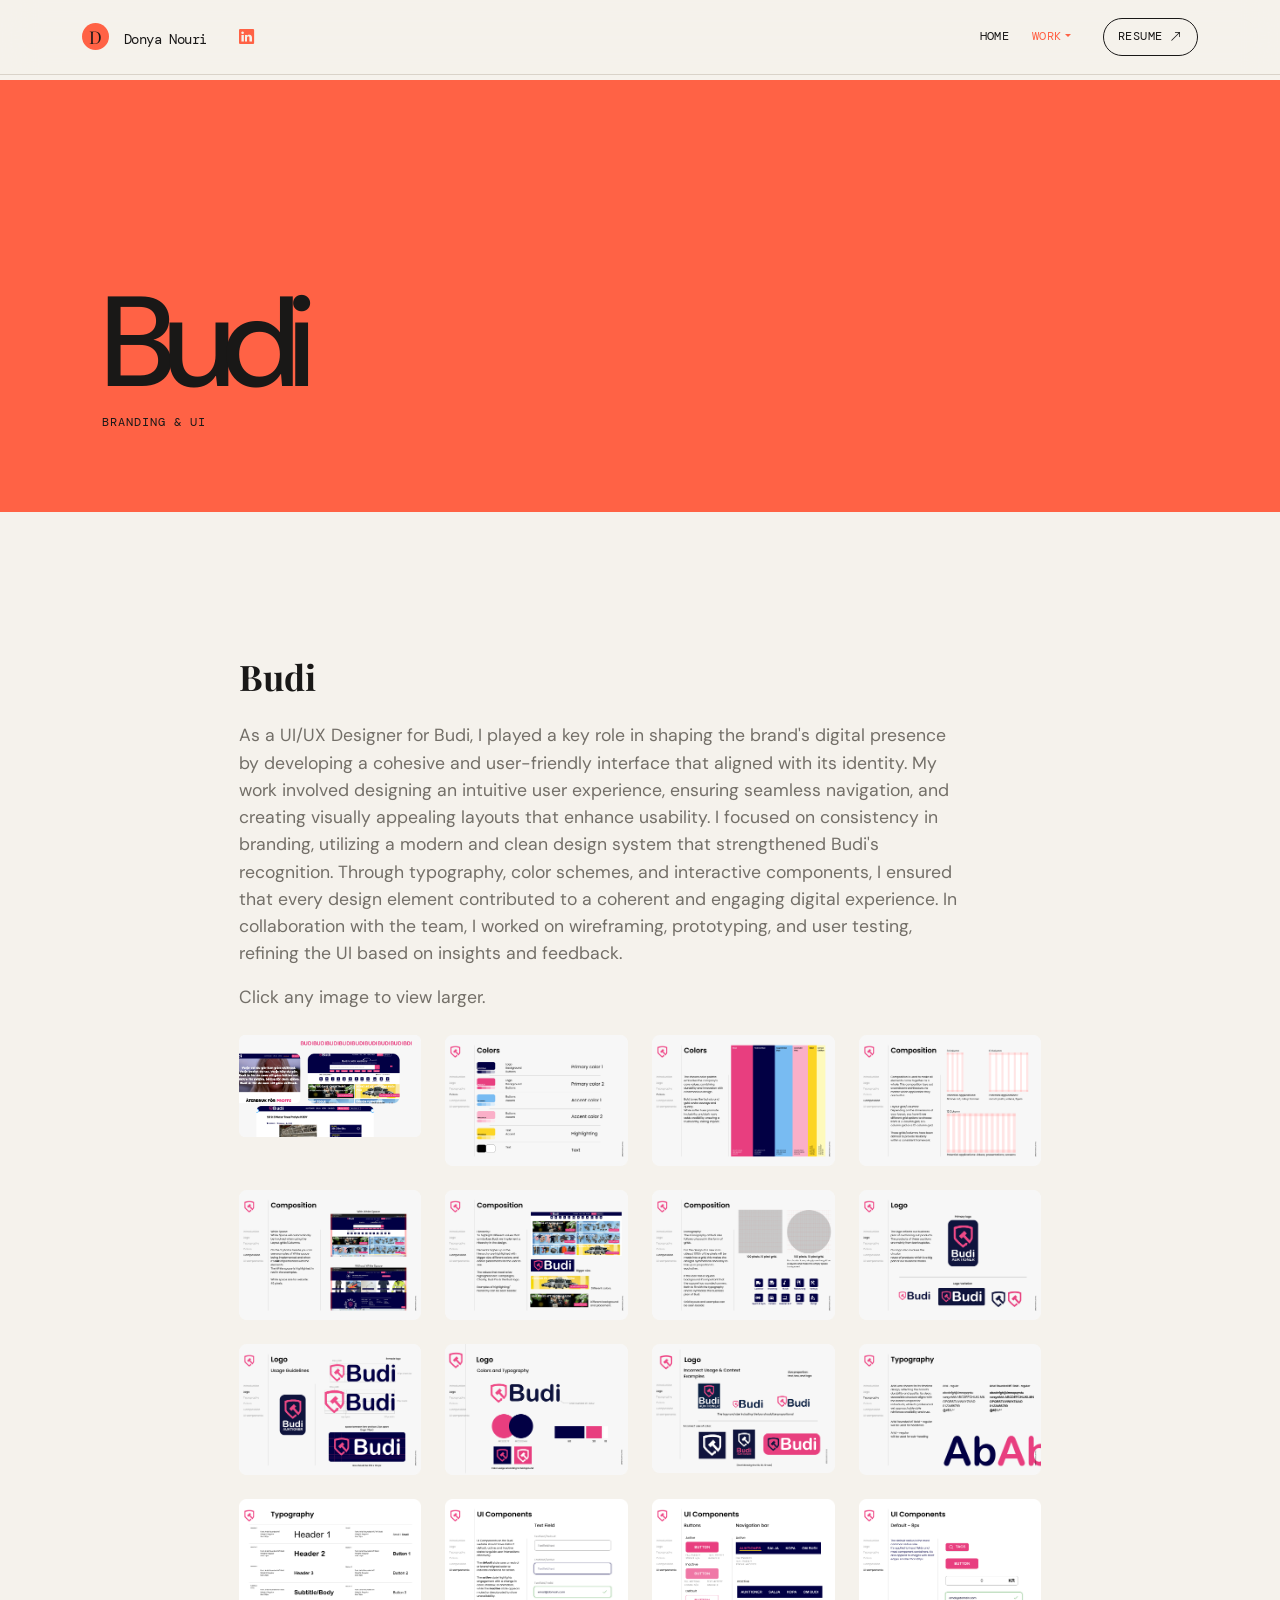
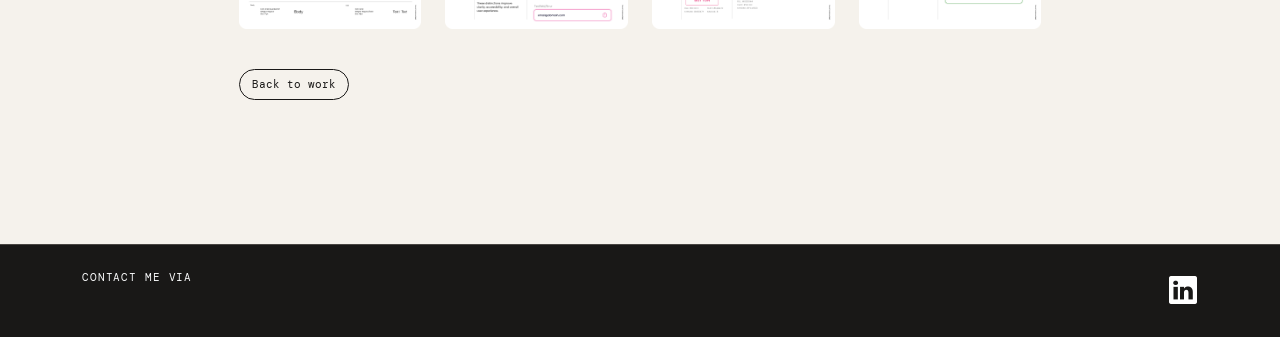
==== commit 8aceb51c: "Style Changes, added wsocial" ====
--- a/budi.html
+++ b/budi.html
@@ -15,54 +15,37 @@
     <link rel="stylesheet" href="style.css" />
   </head>
   <body>
-     <nav class="navbar navbar-expand-lg navbar-dark custom-navbar fixed-top">
-    <div class="container d-flex align-items-center">
-      <div class="d-flex align-items-center">
-        <a class="navbar-brand mb-0 me-3 museo-font" href="index.html">Donya Nouri</a>
-        <a href="https://www.linkedin.com/in/donya-nouri-3641202a6/" target="_blank" class="linkedin-icon"
-          aria-label="LinkedIn">
-          <i class="bi bi-linkedin fs-4"></i>
-        </a>
-      </div>
-      <button class="navbar-toggler ms-auto" type="button" data-bs-toggle="collapse" data-bs-target="#navbarNav"
-        aria-controls="navbarNav" aria-expanded="false" aria-label="Toggle navigation">
+     <nav class="navbar navbar-expand-lg custom-navbar fixed-top">
+    <div class="container">
+      <div class="brand-group">
+        <a class="navbar-brand museo-font" href="index.html"><span class="brand-mark">D</span> Donya Nouri</a>
+        <a class="linkedin-icon" href="https://www.linkedin.com/in/donya-nouri-3641202a6/" target="_blank" rel="noreferrer" aria-label="LinkedIn"><i class="bi bi-linkedin"></i></a>
+      </div>
+      <button class="navbar-toggler" type="button" data-bs-toggle="collapse" data-bs-target="#navbarNav" aria-controls="navbarNav" aria-expanded="false" aria-label="Toggle navigation">
         <span class="navbar-toggler-icon"></span>
       </button>
       <div class="collapse navbar-collapse" id="navbarNav">
-        <ul class="navbar-nav ms-auto">
-          <li class="nav-item">
-            <a class="nav-link museo-font" href="index.html">Home</a>
-          </li>
-          <li class="nav-item">
-            <a class="nav-link museo-font" href="#about">About</a>
-          </li>
+        <ul class="navbar-nav ms-auto align-items-lg-center">
+          <li class="nav-item"><a class="nav-link museo-font" href="index.html">Home</a></li>
           <li class="nav-item dropdown">
-            <a class="nav-link dropdown-toggle museo-font"
-               href="#work"
-               id="workDropdown"
-               role="button"
-               aria-expanded="false"
-               data-bs-toggle="dropdown">
-              Work
-            </a>
+            <a class="nav-link museo-font dropdown-toggle" href="index.html#work" id="workDropdown" role="button" data-bs-toggle="dropdown" aria-expanded="false">Work</a>
             <ul class="dropdown-menu dropdown-menu-end" aria-labelledby="workDropdown">
-              <li><a class="dropdown-item" href="index.html#work">Work</a></li>
+              <li><a class="dropdown-item" href="index.html#work">All work</a></li>
+              <li><a class="dropdown-item" href="wsocial.html">W Social</a></li>
+              <li><a class="dropdown-item" href="pinkie.html">Pinkie</a></li>
               <li><a class="dropdown-item" href="mushylab.html">Mushylab</a></li>
-              <li><a class="dropdown-item" href="pinkie.html">Pinkie</a></li>
+              <li><a class="dropdown-item" href="budi.html">Budi</a></li>
+              <li><a class="dropdown-item" href="nightlist.html">Nightlist</a></li>
               <li><a class="dropdown-item" href="tobii.html">Tobii Dynavox</a></li>
               <li><a class="dropdown-item" href="temgroup.html">Tem Group</a></li>
               <li><a class="dropdown-item" href="petclinic.html">Pet Clinic</a></li>
-              <li><a class="dropdown-item" href="studiomosaic.html">Studio Mosaic/Umbra Organic</a></li>
-              <li><a class="dropdown-item" href="nightlist.html">Nightlist</a></li>
-              <li><a class="dropdown-item" href="budi.html">Budi</a></li>
+              <li><a class="dropdown-item" href="studiomosaic.html">Studio Mosaic / Umbra</a></li>
               <li><a class="dropdown-item" href="lightstep.html">Maria Ungdom / Lightstep</a></li>
               <li><a class="dropdown-item" href="pharmacy.html">Dr. Mahmoodinejad's Pharmacy</a></li>
               <li><a class="dropdown-item" href="mehrarad.html">Mehr Arad Urum Rashin</a></li>
             </ul>
           </li>
-          <li class="nav-item">
-            <a class="nav-link museo-font" href="Images/Donya_Nouri_Resume.pdf" download>Resume</a>
-          </li>
+          <li class="nav-item"><a class="nav-link museo-font nav-cta" href="Images/Donya_Nouri_CV_UXUI_Design.pdf" download>Resume <i class="bi bi-arrow-up-right"></i></a></li>
         </ul>
       </div>
     </div>
--- a/style.css
+++ b/style.css
@@ -1,554 +1,134 @@
-/* Header background image and overlay for index.html */
-.custom-header {
-  position: relative;
-  overflow: hidden;
-}
-.header-bg-img {
-  position: absolute;
-  top: 0;
-  left: 0;
-  width: 100vw;
-  height: 100vh;
-  background: url('Images/Donya_Contact.jpg') top center / cover no-repeat;
-  filter: grayscale(1);
-  z-index: 1;
-}
-.header-overlay {
-  position: absolute;
-  top: 0;
-  left: 0;
-  width: 100vw;
-  height: 100vh;
-  background: rgba(0,0,0,0.45);
-  z-index: 2;
-}
-/* Fix snap position for project pages so header is not hidden behind navbar */
-.snap-container > .snap-section:first-child {
-  padding-top: 70px;
-}
-/* Enable vertical scroll snapping for main sections */
-.snap-container {
-  scroll-snap-type: y proximity;
-  overflow-y: auto;
-  height: 100vh;
-  position: relative;
-  z-index: 1;
-}
-
-.snap-section {
-  scroll-snap-align: start;
-  min-height: 100vh;
-  scroll-snap-stop: normal;
-}
-/* Compact, refactored stylesheet */
-
-@import url("https://fonts.googleapis.com/css2?family=MuseoModerno:ital,wght@0,100..900;1,100..900&family=Nunito:ital,wght@0,200..1000;1,200..1000&display=swap");
+@import url("https://fonts.googleapis.com/css2?family=DM+Mono:wght@400;500&family=DM+Sans:wght@400;500;700&family=Playfair+Display:ital,wght@0,600;1,600;1,700&display=swap");
 
 :root {
-  --pink: #ff1493; /* More vibrant, professional magenta */
-  --pink-light: #ff69b4; /* Lighter accent */
-  --pink-dark: #c71585; /* Darker accent for contrast */
-  --black: #0a0a0a; /* Slightly softer than pure black */
-  --gray-dark: #1a1a1a; /* For cards/sections */
-  --gray-medium: #2a2a2a; /* For borders */
-  --white: #ffffff;
-  --muted: #f8f9fa; /* Softer white for better contrast */
-  --text-secondary: #a0a0a0; /* For secondary text */
-  --radius: 8px;
-  --gap: 0.5rem;
-  --transition: cubic-bezier(0.4, 0, 0.2, 1);
+  --paper: #f5f2ec;
+  --ink: #191817;
+  --muted: #736f68;
+  --line: #d9d3c9;
+  --coral: #ff6245;
+  --lilac: #dcd4f6;
+  --lime: #d6e878;
+  --serif: "Playfair Display", Georgia, serif;
+  --sans: "DM Sans", Arial, sans-serif;
+  --mono: "DM Mono", monospace;
 }
+* { box-sizing: border-box; }
+html { scroll-behavior: smooth; }
+body { margin: 0; background: var(--paper); color: var(--ink); font-family: var(--sans); line-height: 1.55; -webkit-font-smoothing: antialiased; }
+a { color: inherit; }
+.museo-font { font-family: var(--mono) !important; }
+.custom-navbar { background: rgba(245,242,236,.9); border-bottom: 1px solid var(--line); padding: 1.15rem 0; backdrop-filter: blur(16px); z-index: 20; }
+.navbar-brand { font-size: .9rem; letter-spacing: -.03em; color: var(--ink); }
+.brand-mark { display: inline-grid; place-items: center; width: 27px; height: 27px; background: var(--coral); border-radius: 50%; font-family: var(--serif); font-size: 1.1rem; margin-right: .45rem; }
+.brand-group { display: flex; align-items: center; gap: .6rem; }
+.brand-group .linkedin-icon {
+  display: grid;
+  place-items: center;
+  width: 27px;
+  height: 27px;
+  color: var(--coral);
+  font-size: .95rem;
+  line-height: 1;
+  transition: color .2s ease, transform .2s ease;
+}
+.brand-group .linkedin-icon:hover { color: var(--ink); transform: translateY(-2px); }
+.nav-link { color: var(--ink) !important; font-size: .72rem; letter-spacing: .04em; text-transform: uppercase; margin-left: 1.4rem; padding: .35rem 0 !important; }
+.nav-link:hover, .nav-link.active { color: var(--coral) !important; }
+.nav-cta { border: 1px solid var(--ink); border-radius: 99px; padding: .55rem .9rem !important; margin-left: 2rem; }
+.nav-cta:hover { background: var(--ink); color: var(--paper) !important; }
+.dropdown-menu { min-width: 220px; padding: .55rem; background: rgba(245,242,236,.98); border: 1px solid var(--ink); border-radius: 12px; box-shadow: 5px 5px 0 var(--ink); }
+.dropdown-item { padding: .55rem .7rem; border-radius: 7px; color: var(--ink); font-family: var(--mono); font-size: .68rem; text-transform: uppercase; }
+.dropdown-item:hover, .dropdown-item:focus { background: var(--coral); color: var(--ink); }
+.navbar-toggler { border: 1px solid var(--ink); padding: .35rem .5rem; }
+.navbar-toggler-icon {
+  width: 1.2rem;
+  background-image: url("data:image/svg+xml,%3csvg xmlns='http://www.w3.org/2000/svg' viewBox='0 0 30 30'%3e%3cpath stroke='%23191817' stroke-linecap='round' stroke-miterlimit='10' stroke-width='2' d='M4 7h22M4 15h22M4 23h22'/%3e%3c/svg%3e");
+}
+.hero { min-height: 100vh; background: var(--coral); position: relative; overflow: hidden; padding: 10rem 0 4rem; }
+.hero-noise { position: absolute; inset: 0; opacity: .18; pointer-events: none; background-image: radial-gradient(#fff 1px, transparent 1px); background-size: 12px 12px; mask-image: linear-gradient(120deg, #000, transparent 65%); }
+.hero-grid { display: grid; grid-template-columns: 1.05fr .95fr; gap: 7vw; align-items: center; position: relative; z-index: 1; }
+.eyebrow, .section-number, .project-meta, .hero-caption, .capability-row, footer { font-family: var(--mono); text-transform: uppercase; font-size: .68rem; letter-spacing: .08em; }
+.eyebrow-dot { display: inline-block; background: var(--ink); width: 8px; height: 8px; border-radius: 50%; margin-right: .55rem; }
+.hero h1, .section-heading h2, .contact-grid h2 { font-size: clamp(4rem, 8vw, 8rem); line-height: .9; letter-spacing: -.075em; font-weight: 700; margin: 2rem 0; }
+em { font-family: var(--serif); font-weight: 600; }
+.hero-intro { max-width: 440px; font-size: 1.15rem; line-height: 1.5; }
+.hero-actions { display: flex; align-items: center; gap: 1.7rem; margin-top: 2.5rem; }
+.button { display: inline-flex; align-items: center; gap: .8rem; padding: .85rem 1.15rem; border-radius: 99px; text-decoration: none; font-family: var(--mono); font-size: .72rem; text-transform: uppercase; transition: .25s ease; }
+.button-dark { background: var(--ink); color: var(--paper); }
+.button-dark:hover { background: var(--paper); color: var(--ink); transform: translateY(-3px); }
+.button-outline { border: 1px solid var(--ink); color: var(--ink); }
+.button-outline:hover { background: var(--ink); color: var(--paper); }
+.text-link { font-family: var(--mono); font-size: .72rem; text-transform: uppercase; text-decoration: none; border-bottom: 1px solid currentColor; padding-bottom: .25rem; }
+.text-link:hover { color: var(--paper); }
+.hero-portrait { max-width: 470px; justify-self: end; }
+.portrait-frame { position: relative; transform: rotate(3deg); }
+.portrait-frame img { display: block; width: 100%; aspect-ratio: 4 / 5; object-fit: cover; filter: grayscale(1); mix-blend-mode: multiply; }
+.portrait-sticker { position: absolute; right: -2rem; bottom: 2rem; width: 116px; height: 116px; display: grid; place-items: center; text-align: center; background: var(--lilac); border-radius: 50%; font-family: var(--mono); font-size: .7rem; line-height: 1.25; transform: rotate(-12deg); }
+.hero-caption { display: flex; justify-content: space-between; margin-top: 1.1rem; }
+.hero-scroll { position: absolute; bottom: 2rem; left: 50%; transform: translateX(-50%); font-family: var(--mono); font-size: .65rem; text-transform: uppercase; letter-spacing: .1em; }
+.section-pad { padding: 9rem 0; }
+.section-heading { display: flex; align-items: flex-start; gap: 2rem; }
+.section-number { color: var(--coral); padding-top: .8rem; }
+.section-heading h2 { font-size: clamp(3.5rem, 7vw, 7rem); margin: 0; }
+.about-section { background: var(--paper); }
+.about-grid { display: grid; grid-template-columns: 1.1fr .8fr; gap: 10vw; margin: 6rem 0 8rem 9%; max-width: 980px; }
+.about-lead { font-size: clamp(1.5rem, 2.5vw, 2.35rem); line-height: 1.2; letter-spacing: -.04em; }
+.about-detail { color: var(--muted); padding-top: 1rem; }
+.about-detail p { margin-bottom: 2.2rem; }
+.about-detail .text-link:hover { color: var(--coral); }
+.capability-row { border-top: 1px solid var(--line); border-bottom: 1px solid var(--line); display: grid; grid-template-columns: 1.4fr repeat(4, 1fr); gap: 1rem; padding: 1.2rem 0; color: var(--muted); }
+.capability-row strong { color: var(--ink); font-weight: 400; }
+.work-section { background: var(--lilac); }
+.work-heading { justify-content: space-between; }
+.work-heading p { max-width: 220px; margin: 1rem 0 0; color: var(--muted); }
+.project-grid { display: grid; grid-template-columns: repeat(2, minmax(0, 1fr)); gap: 5rem 2.5rem; margin: 6rem 5% 5rem; align-items: start; }
+.project-card { text-decoration: none; display: block; }
+.project-card-large, .project-card-offset, .project-card-wide { margin-top: 0; max-width: none; grid-column: auto; justify-self: stretch; }
+.project-image-wrap { overflow: hidden; aspect-ratio: 1.25 / 1; display: flex; align-items: center; justify-content: center; }
+.project-image-wrap img { width: 100%; height: 100%; object-fit: cover; transition: transform .55s cubic-bezier(.2,.8,.2,1); }
+.project-card:hover img { transform: scale(1.06); }
+.wsocial-bg { background: #080511; }.pinkie-bg { background: #e8b4b4; }.mushy-bg { background: #cad38f; }.budi-bg { background: #e9c1b1; }.night-bg { background: #4d4a6f; }
+.wsocial-bg img { object-fit: cover; }
+.project-card:nth-child(2) .project-image-wrap img, .project-card:nth-child(3) .project-image-wrap img { object-fit: contain; padding: 1.2rem; }
+.project-meta { display: flex; justify-content: space-between; border-bottom: 1px solid var(--ink); padding: 1rem 0 .75rem; }
+.project-meta span:last-child { font-family: var(--sans); font-weight: 700; text-transform: none; letter-spacing: -.02em; font-size: 1rem; }
+.project-card h3 { font-size: clamp(1.8rem, 3vw, 3rem); line-height: 1; letter-spacing: -.06em; margin-top: 1.2rem; }
+.all-work { border-top: 1px solid var(--ink); padding-top: 1.5rem; display: flex; align-items: center; justify-content: space-between; font-family: var(--mono); font-size: .7rem; text-transform: uppercase; }
+.contact-section-new { background: var(--ink); color: var(--paper); padding: 9rem 0 8rem; }
+.contact-grid { display: grid; grid-template-columns: 1fr 3fr 1.3fr; gap: 2rem; }
+.contact-grid .section-number { color: var(--coral); }.contact-grid h2 { font-size: clamp(4rem, 8vw, 8rem); margin: 1.5rem 0 3rem; }.contact-grid .eyebrow { color: var(--coral); }
+.contact-link { font-family: var(--mono); font-size: .75rem; text-transform: uppercase; text-decoration: none; border-bottom: 1px solid var(--coral); padding-bottom: .5rem; color: var(--paper); }.contact-link:hover { color: var(--coral); }
+.contact-note { align-self: end; color: #aaa6a0; font-size: .9rem; }
+footer { background: var(--ink); color: #aaa6a0; border-top: 1px solid #484542; padding: 1.5rem 0; }.container > footer, footer .container { display: flex; justify-content: space-between; gap: 1rem; }footer a { color: var(--paper); text-decoration: none; }
 
-* {
-  box-sizing: border-box;
-  margin: 0;
-  padding: 0;
+/* Case-study pages share the same visual language as the index. */
+body:not(.home-page) { padding-top: 5rem; }
+body:not(.home-page) .custom-header { background: var(--coral); min-height: 48vh; padding: 8rem 1rem 5rem !important; display: flex; align-items: end; text-align: left !important; }
+body:not(.home-page) .custom-header .container { max-width: 1100px; }
+body:not(.home-page) .main-title { color: var(--ink); font-family: var(--sans); font-size: clamp(4rem, 10vw, 9rem); line-height: .85; letter-spacing: -.08em; text-shadow: none; animation: none; }
+body:not(.home-page) .subtitle { color: var(--ink); font-family: var(--mono); text-transform: uppercase; font-size: .75rem; letter-spacing: .08em; }
+body:not(.home-page) main.container { max-width: 1000px; padding: 6rem 1rem; }
+body:not(.home-page) main p { color: var(--muted); max-width: 720px; font-size: 1.1rem; }
+body:not(.home-page) main h3 { font-family: var(--serif); font-size: 2.2rem !important; color: var(--ink); margin-bottom: 1.5rem; }
+body:not(.home-page) .case-study-details { margin: 3rem 0 2rem; padding: 2rem 0; border-top: 1px solid var(--line); border-bottom: 1px solid var(--line); max-width: 760px; }
+body:not(.home-page) .case-study-details h4 { font-family: var(--mono); font-size: .7rem; letter-spacing: .08em; text-transform: uppercase; margin-bottom: 1.5rem; }
+body:not(.home-page) .case-study-details ul { list-style: none; padding: 0; margin: 0; }
+body:not(.home-page) .case-study-details li { color: var(--muted); padding: .8rem 0 .8rem 1.2rem; border-top: 1px solid var(--line); position: relative; }
+body:not(.home-page) .case-study-details li::before { content: "↗"; color: var(--coral); position: absolute; left: 0; top: .8rem; }
+body:not(.home-page) .case-study-details strong { display: block; color: var(--ink); font-weight: 700; margin-bottom: .25rem; }
+body:not(.home-page) .case-study-details li span { display: block; }
+body:not(.home-page) main img { border: 0 !important; border-radius: 0 !important; }
+body:not(.home-page) .project-image { box-shadow: none; }
+body:not(.home-page) .project-image:hover { transform: scale(1.025); box-shadow: none; }
+body:not(.home-page) .btn-outline-light { color: var(--ink); border-color: var(--ink); border-radius: 99px; font-family: var(--mono); font-size: .7rem; }
+body:not(.home-page) .btn-outline-light:hover { background: var(--ink); color: var(--paper); border-color: var(--ink); }
+body:not(.home-page) footer { margin-top: 0 !important; }
+.modal-content.bg-dark { background: var(--ink); border: 0; }.modal-content.bg-dark .modal-title { color: var(--coral) !important; }
+*:focus-visible { outline: 2px solid var(--coral); outline-offset: 4px; }
+@media (max-width: 767px) {
+  .custom-navbar { padding: .85rem 0; }.navbar-collapse { background: var(--paper); padding: 1rem 0; }.nav-link { margin: .35rem 0; }.nav-cta { margin: .8rem 0 0 !important; display: inline-block; }
+  .hero { padding-top: 8rem; }.hero-grid, .about-grid, .contact-grid { grid-template-columns: 1fr; }.hero h1 { font-size: 4.3rem; }.hero-portrait { width: 80%; justify-self: center; margin-top: 3rem; }.portrait-sticker { right: -1rem; }
+  .section-pad, .contact-section-new { padding: 6rem 0; }.section-heading { gap: 1rem; }.about-grid { margin: 4rem 0; gap: 2rem; }.capability-row { grid-template-columns: 1fr 1fr; gap: 1rem; }.capability-row span { grid-column: 1 / -1; }
+  .work-heading { display: grid; grid-template-columns: auto 1fr; }.work-heading p { grid-column: 2; }.project-grid { grid-template-columns: 1fr; margin: 5rem 0 3rem; gap: 4rem; }.project-card-offset { margin-top: 0; }.project-card-wide { grid-column: auto; max-width: none; }.all-work { display: block; }.all-work span { display: block; margin-bottom: 1.2rem; }
+  .contact-grid h2 { font-size: 4.5rem; }.contact-note { margin-top: 4rem; } footer .container { display: grid; }
 }
-html,
-body {
-  height: 100%;
-}
-body {
-  padding-top: 40px;
-  background: #0d0a0b;
-  color: var(--white);
-  font-family: "Nunito", -apple-system, BlinkMacSystemFont, "Segoe UI", sans-serif;
-  scroll-behavior: smooth;
-  overflow-y: scroll;
-  overflow-x: hidden;
-  line-height: 1.6;
-  -webkit-font-smoothing: antialiased;
-  -moz-osx-font-smoothing: grayscale;
-  position: relative;
-}
-
-/* Subtle gradient overlay */
-body::before {
-  content: '';
-  position: fixed;
-  top: 0;
-  left: 0;
-  width: 100%;
-  height: 100%;
-  background: 
-    radial-gradient(circle at 15% 15%, rgba(255, 20, 147, 0.06) 0%, transparent 40%),
-    radial-gradient(circle at 85% 85%, rgba(199, 21, 133, 0.04) 0%, transparent 40%);
-  pointer-events: none;
-  z-index: 0;
-}
-
-/* Ensure content stays above overlay */
-.snap-container {
-  position: relative;
-  z-index: 1;
-}
-
-h3.h5.fw-bold {
-  color: var(--white);
-}
-
-/* Navbar */
-.custom-navbar {
-  background: rgba(13, 10, 11, 0.95);
-  border-bottom: 1px solid var(--white);
-  font-family: "MuseoModerno", sans-serif;
-  backdrop-filter: blur(10px);
-  transition: background 0.3s;
-}
-
-.custom-navbar .nav-link {
-  color: var(--white) !important;
-  transition: all 0.3s cubic-bezier(0.4, 0, 0.2, 1);
-  position: relative;
-  padding: 0.5rem 1rem !important;
-}
-.custom-navbar .nav-link::after {
-  content: '';
-  position: absolute;
-  bottom: 0;
-  left: 50%;
-  width: 0;
-  height: 2px;
-  background: var(--pink);
-  transition: all 0.3s cubic-bezier(0.4, 0, 0.2, 1);
-  transform: translateX(-50%);
-}
-.custom-navbar .nav-link:hover::after,
-.custom-navbar .nav-link:focus::after,
-.custom-navbar .nav-link.active::after {
-  width: 80%;
-}
-.custom-navbar .nav-link:hover,
-.custom-navbar .nav-link:focus,
-.custom-navbar .nav-link.active {
-  color: var(--pink) !important;
-}
-
-/* Dropdown shows on hover */
-.nav-item.dropdown:hover .dropdown-menu {
-  display: block;
-  margin-top: 0;
-}
-
-/* Header / titles */
-.museo-font {
-  font-family: "MuseoModerno", sans-serif !important;
-}
-.custom-header {
-  /* For index.html, keep large padding. For project pages, override with less padding. */
-  padding: 70px 0 80px;
-}
-.main-title {
-  font-family: "MuseoModerno", sans-serif;
-  font-weight: 900;
-  font-size: 5rem;
-  color: var(--white);
-  letter-spacing: 0.03em;
-  text-shadow: 0 0 40px rgba(255, 20, 147, 0.4), 0 0 80px rgba(255, 20, 147, 0.2);
-  animation: titleGlow 4s ease-in-out infinite alternate;
-}
-
-@keyframes titleGlow {
-  from { text-shadow: 0 0 40px rgba(255, 20, 147, 0.4), 0 0 80px rgba(255, 20, 147, 0.2); }
-  to { text-shadow: 0 0 50px rgba(255, 20, 147, 0.6), 0 0 100px rgba(255, 20, 147, 0.3); }
-}
-
-@media (max-width: 767.98px) {
-  .main-title { font-size: 2.8rem; line-height: 1.05; }
-  .work-title, .about-title { font-size: 2.5rem; }
-  .work-category { font-size: 1.2rem; }
-  .work-list li { padding: 10px 16px; }
-  .work-list li a { font-size: 1rem; }
-}
-@media (max-width: 375px) {
-  .main-title { font-size: 2.5rem; }
-  .work-title, .about-title { font-size: 2rem; }
-  .work-list li:hover { transform: translateX(4px); }
-}
-.subtitle {
-  font-weight: 600;
-  color: rgba(255, 255, 255, 0.9);
-  margin-top: 1.5rem;
-  font-size: 1.3rem;
-  letter-spacing: 0.05em;
-  text-transform: uppercase;
-}
-
-/* Generic text */
-p {
-  color: var(--white);
-  font-size: 1.1rem;
-  line-height: 1.8;
-  margin-bottom: 1rem;
-}
-
-.about-extra {
-  font-size: 1.15rem;
-  line-height: 1.9;
-  color: rgba(255, 255, 255, 0.95);
-  text-align: justify;
-  text-justify: inter-word;
-}
-
-.about-title {
-  font-family: "MuseoModerno", sans-serif;
-  font-weight: 900;
-  font-size: 3.5rem;
-  color: var(--pink);
-  letter-spacing: 0.03em;
-  display: inline-block;
-  position: relative;
-  text-shadow: 0 0 30px rgba(255, 20, 147, 0.3);
-}
-
-.about-star-img {
-  max-width: 100%;
-  height: auto;
-  animation: float 6s ease-in-out infinite;
-}
-
-@keyframes float {
-  0%, 100% { transform: translateY(0px); }
-  50% { transform: translateY(-20px); }
-}
-
-/* Work section */
-.work-title {
-  font-family: "MuseoModerno", sans-serif;
-  font-weight: 900;
-  font-size: 3.5rem;
-  color: var(--pink);
-  letter-spacing: 0.03em;
-  display: inline-block;
-}
-
-.work-category {
-  font-size: 1.3rem;
-  font-weight: 700;
-  margin-bottom: 1.5rem;
-  margin-top: 0.5rem;
-  padding-bottom: 0.75rem;
-  border-bottom: 3px solid var(--pink);
-  display: inline-block;
-  position: relative;
-  letter-spacing: 0.02em;
-}
-.work-category::after {
-  content: '';
-  position: absolute;
-  bottom: -3px;
-  left: 0;
-  width: 40%;
-  height: 3px;
-  background: var(--pink-light);
-  animation: shimmer 3s ease-in-out infinite;
-}
-@keyframes shimmer {
-  0%, 100% { opacity: 0.5; transform: translateX(0); }
-  50% { opacity: 1; transform: translateX(60%); }
-}
-
-/* Work list — professional card design */
-.work-list {
-  list-style: none;
-  padding: 0;
-  margin: 0;
-}
-.work-list li {
-  background: linear-gradient(135deg, var(--gray-dark) 0%, var(--black) 100%);
-  color: var(--white);
-  font-weight: 600;
-  padding: 16px 24px;
-  border-radius: var(--radius);
-  border: 1px solid var(--gray-medium);
-  margin-bottom: 14px;
-  transition: all 0.3s var(--transition);
-  transform: translateX(0);
-  position: relative;
-  overflow: hidden;
-}
-.work-list li::before {
-  content: '';
-  position: absolute;
-  left: 0;
-  top: 0;
-  height: 100%;
-  width: 4px;
-  background: var(--pink);
-  transform: scaleY(0);
-  transition: transform 0.3s var(--transition);
-}
-.work-list li a {
-  display: block;
-  color: inherit;
-  text-decoration: none;
-  font-size: 1.05rem;
-  position: relative;
-  z-index: 1;
-}
-.work-list li:hover,
-.work-list li:focus-within {
-  background: var(--gray-dark);
-  border-color: var(--pink);
-  transform: translateX(8px);
-  box-shadow: -6px 6px 20px rgba(255, 20, 147, 0.2);
-}
-.work-list li:hover::before,
-.work-list li:focus-within::before {
-  transform: scaleY(1);
-}
-.work-list li:hover a,
-.work-list li:focus-within a {
-  color: var(--pink) !important;
-}
-
-/* Modal image / dark modal styling (applies to .modal-content.bg-dark used in pages) */
-.modal-content.bg-dark {
-  background: var(--black);
-  border: none;
-}
-.modal-content.bg-dark .modal-header {
-  border: 0;
-}
-.modal-content.bg-dark .modal-title {
-  color: var(--pink);
-}
-.modal-content.bg-dark .btn-close {
-  filter: invert(1);
-}
-.modal-content.bg-dark .modal-body {
-  display: flex;
-  align-items: center;
-  justify-content: center;
-  padding: 1rem;
-}
-.modal-content.bg-dark .modal-body img {
-  max-height: 80vh;
-  width: auto;
-  max-width: 100%;
-  display: block;
-  margin: 0 auto;
-  object-fit: contain;
-}
-.modal-content.bg-dark a,
-.modal-content.bg-dark p {
-  color: var(--white);
-}
-
-/* Accordion (kept minimal) */
-.accordion-item {
-  background: var(--black);
-  border: none;
-  margin-bottom: 0.5rem;
-}
-.accordion-button {
-  background: var(--white);
-  color: #222;
-  font-family: "MuseoModerno", sans-serif;
-  font-weight: 700;
-}
-.accordion-button:focus {
-  box-shadow: none;
-}
-
-/* Footer / contact */
-footer {
-  border-top: 1px solid var(--white);
-  margin-top: 10rem !important;
-}
-.linkedin-icon .bi-linkedin {
-  color: var(--white);
-  transition: color 0.15s;
-}
-.linkedin-icon:hover .bi-linkedin,
-.linkedin-icon:focus .bi-linkedin {
-  color: var(--pink);
-}
-
-/* Project image hover effects */
-.project-image {
-  transition: transform 0.3s cubic-bezier(0.4, 0, 0.2, 1), box-shadow 0.3s;
-  border-radius: 8px;
-  cursor: pointer;
-}
-
-.project-image:hover,
-.project-image:focus {
-  transform: scale(1.05);
-  box-shadow: 0 8px 24px rgba(255, 179, 230, 0.3);
-}
-
-/* Helpers */
-:target {
-  scroll-margin-top: 70px;
-}
-
-/* Focus indicators for accessibility */
-*:focus-visible {
-  outline: 2px solid var(--pink);
-  outline-offset: 3px;
-  border-radius: 4px;
-}
-
-.btn:focus-visible,
-.work-list li:focus-within {
-  outline: 2px solid var(--pink);
-  outline-offset: 3px;
-}
-
-/* Layout helpers used by header/sections for snap alignment */
-header.custom-header,
-section#about,
-section#work {
-  min-height: 100vh;
-  display: flex;
-  align-items: center;
-}
-
-
-
-header.custom-header .container,
-section#about > .row,
-section#work > .row {
-  flex: 1;
-  display: flex;
-  flex-direction: column;
-  justify-content: center;
-}
-
-/* small tweaks */
-.work-list a {
-  padding: 6px 8px;
-  border-radius: 6px;
-  transition: background 0.15s, color 0.15s, border-color 0.15s;
-}
-
-.contact-section {
-  min-height: 100vh;
-  overflow: hidden;
-  scroll-snap-align: start;
-  position: relative;
-}
-
-.contact-bg-img {
-  object-fit: cover;
-  object-position: top center;
-  position: absolute;
-  top: 0;
-  left: 0;
-  width: 100vw;
-  height: 100vh;
-  filter: grayscale(1);
-  z-index: 1;
-}
-
-.contact-overlay {
-  background: rgba(0, 0, 0, 0.45);
-  position: absolute;
-  top: 0;
-  left: 0;
-  width: 100vw;
-  height: 100vh;
-  z-index: 2;
-}
-
-.contact-content {
-  z-index: 3;
-  position: relative;
-  display: flex;
-  align-items: center;
-  /* Center vertically */
-  justify-content: center;
-  /* Center horizontally */
-  height: 100vh;
-  padding-bottom: 0;
-  /* Remove bottom padding for perfect centering */
-}
-
-.contact-email {
-  font-family: "MuseoModerno", sans-serif;
-  font-size: 2rem;
-  color: #ffb3e6;
-  text-decoration: none;
-  background: transparent;
-  border: none;
-  outline: none;
-  transition: color 0.2s;
-}
-
-.contact-email:hover,
-.contact-email:focus {
-  color: #fff;
-}
-
-.btn-outline-light {
-  border-width: 2px;
-  font-weight: 600;
-  padding: 12px 32px;
-  border-radius: var(--radius);
-  transition: all 0.3s var(--transition);
-  text-transform: uppercase;
-  letter-spacing: 0.05em;
-  font-size: 0.95rem;
-}
-
-.btn-outline-light:hover {
-  color: var(--white);
-  background-color: var(--pink);
-  border-color: var(--pink);
-  transform: translateY(-3px);
-  box-shadow: 0 6px 20px rgba(255, 20, 147, 0.4);
-}
-
-.btn:hover {
-  color: var(--pink);
-  background-color: var(--black);
-  border-color: var(--bs-btn-hover-border-color);
-}
-
-.dropdown-menu {
-  background: rgba(0, 0, 0, 0.98);
-  border: 1px solid var(--white);
-  border-radius: 8px;
-  padding: 8px;
-  backdrop-filter: blur(10px);
-}
-
-.dropdown-item {
-  color: var(--white);
-  border-radius: 6px;
-  padding: 8px 16px;
-  margin-bottom: 4px;
-  transition: all 0.2s cubic-bezier(0.4, 0, 0.2, 1);
-}
-
-.dropdown-item:last-child {
-  margin-bottom: 0;
-}
-
-.dropdown-item:focus,
-.dropdown-item:hover {
-  color: var(--pink);
-  background-color: rgba(255, 179, 230, 0.1);
-  transform: translateX(4px);
-}
